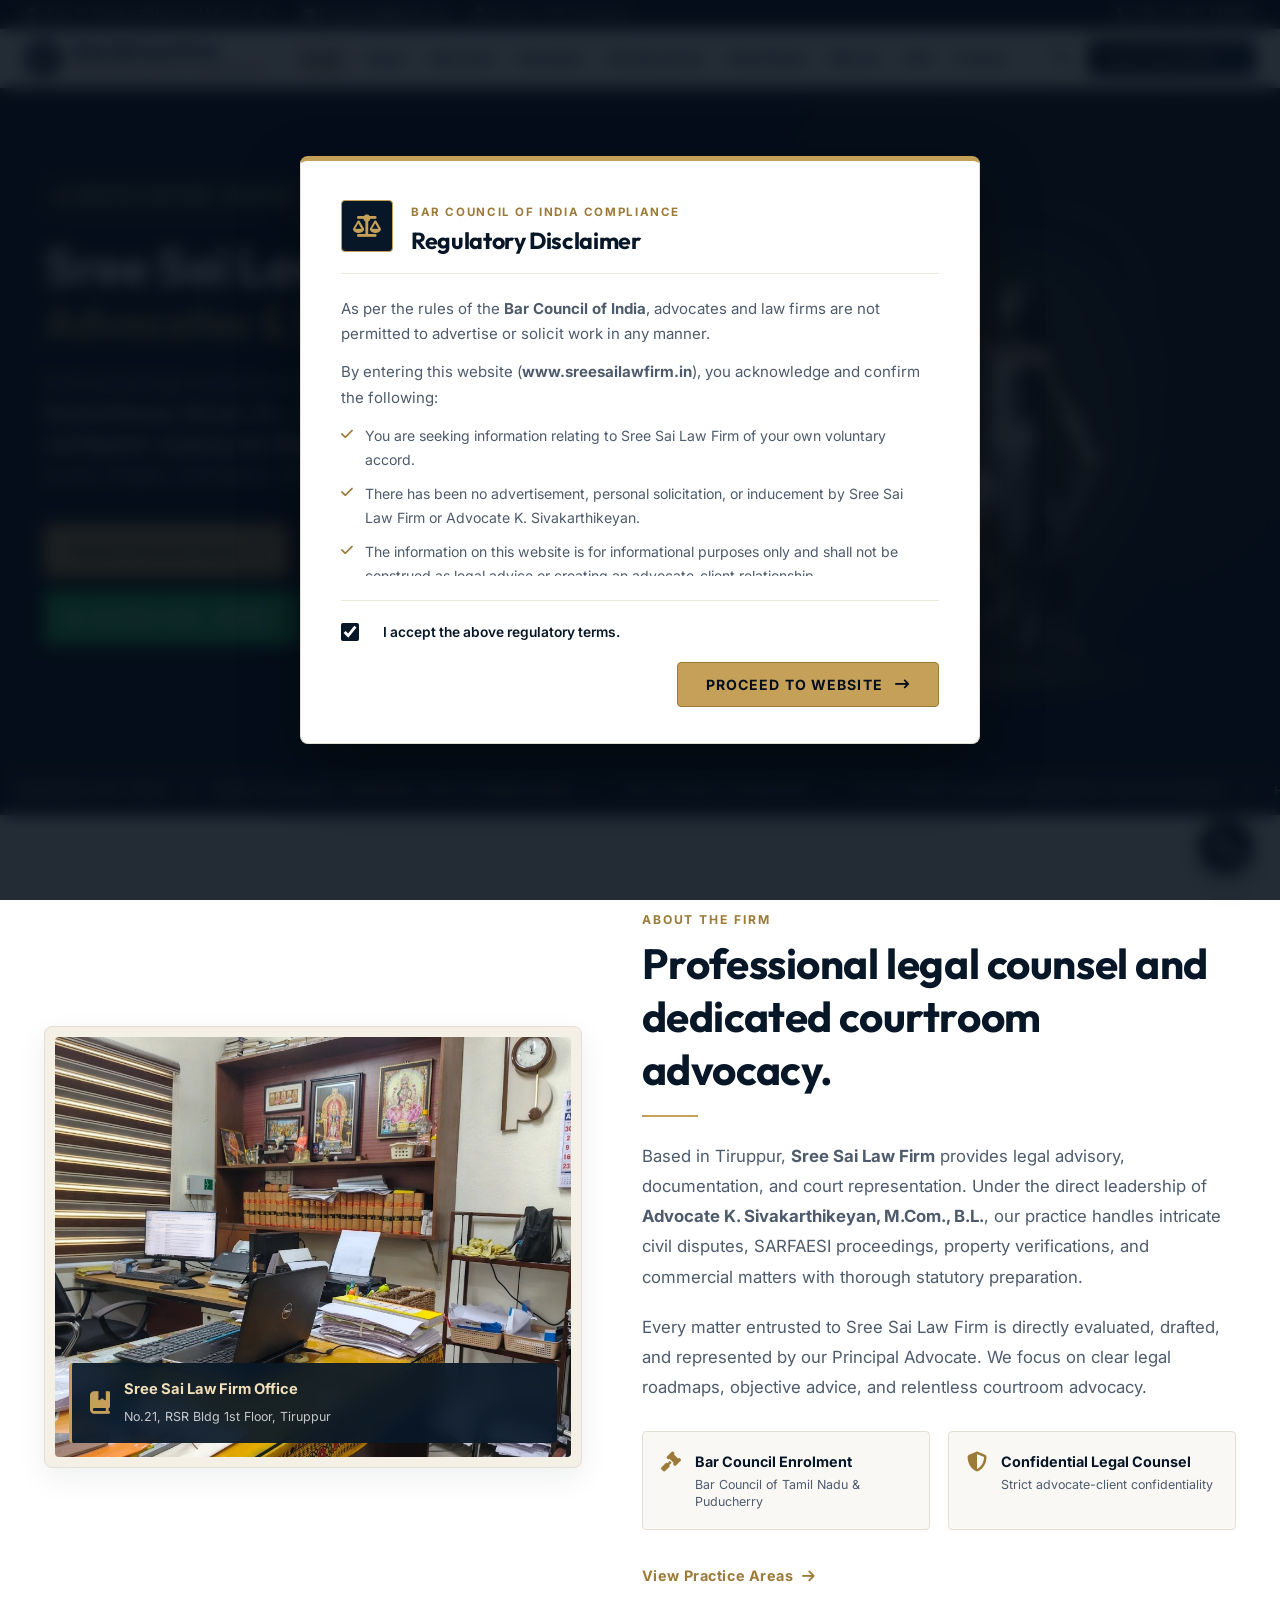
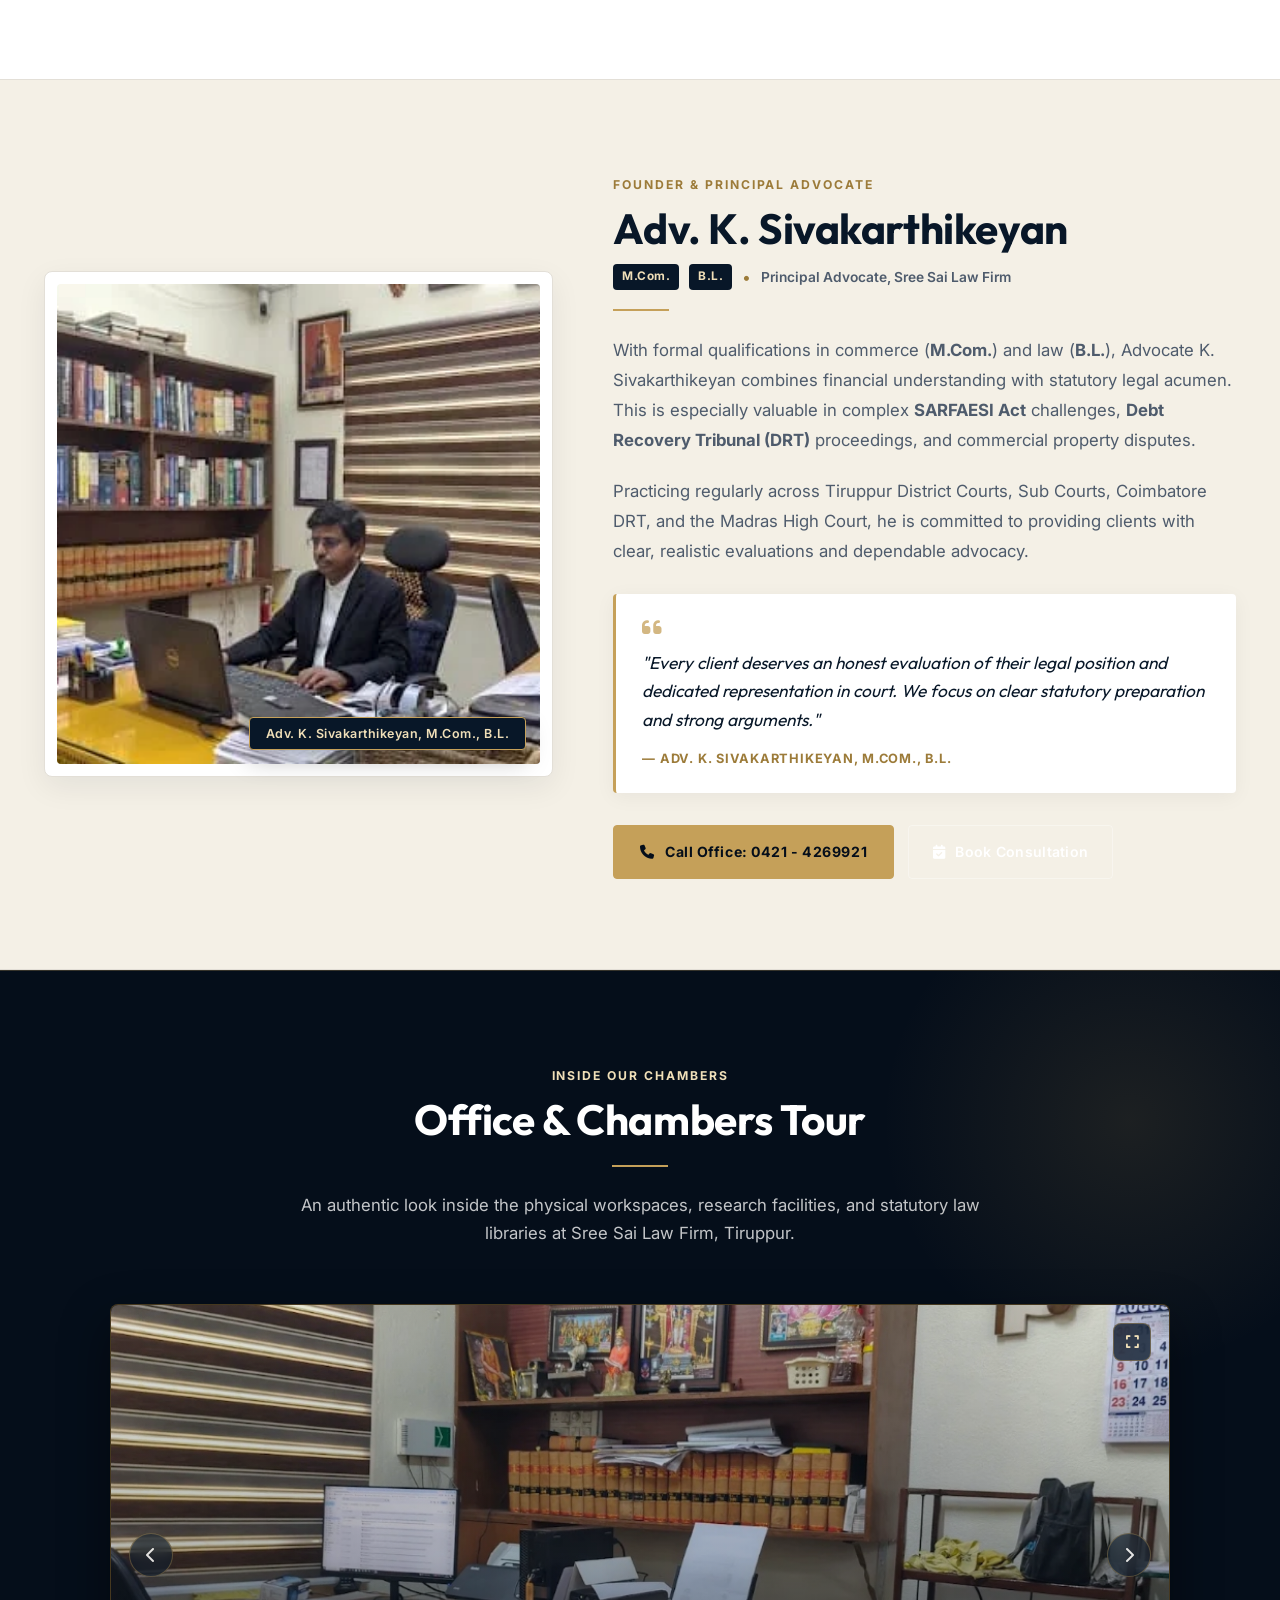
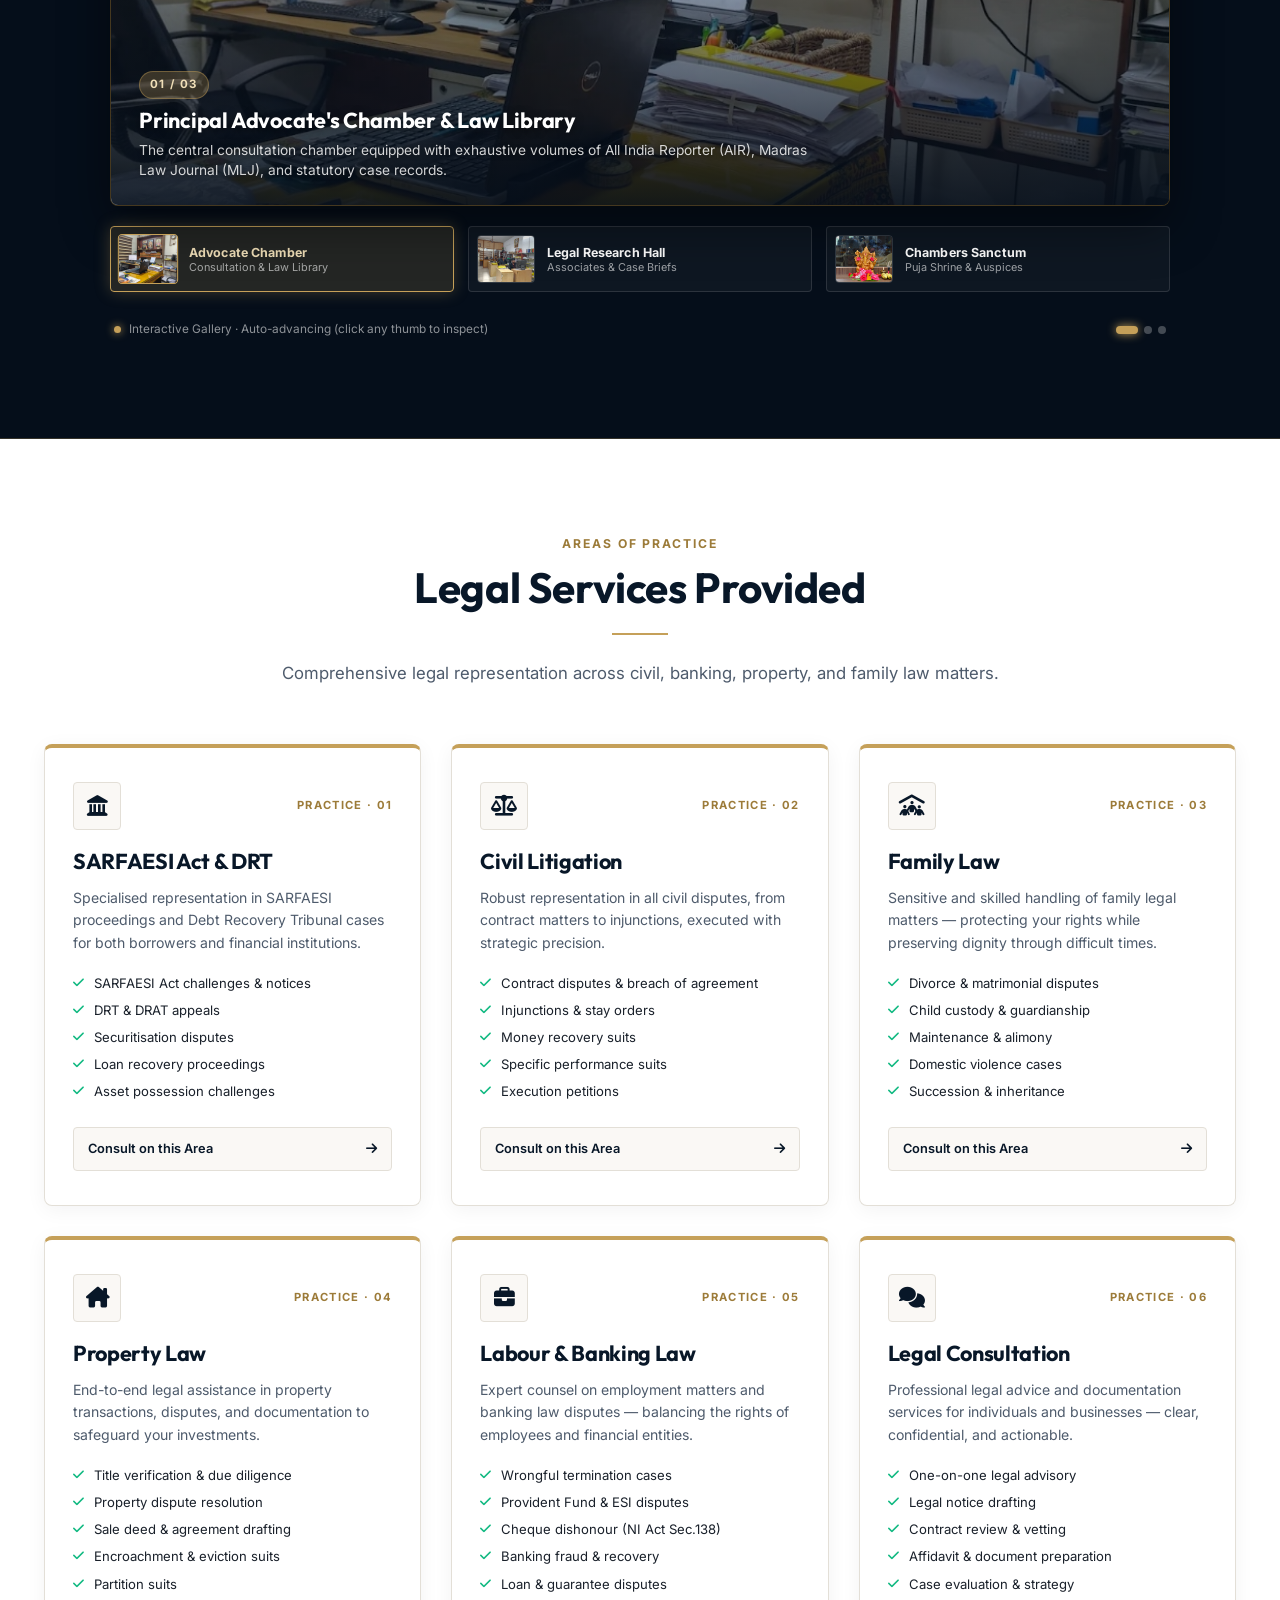
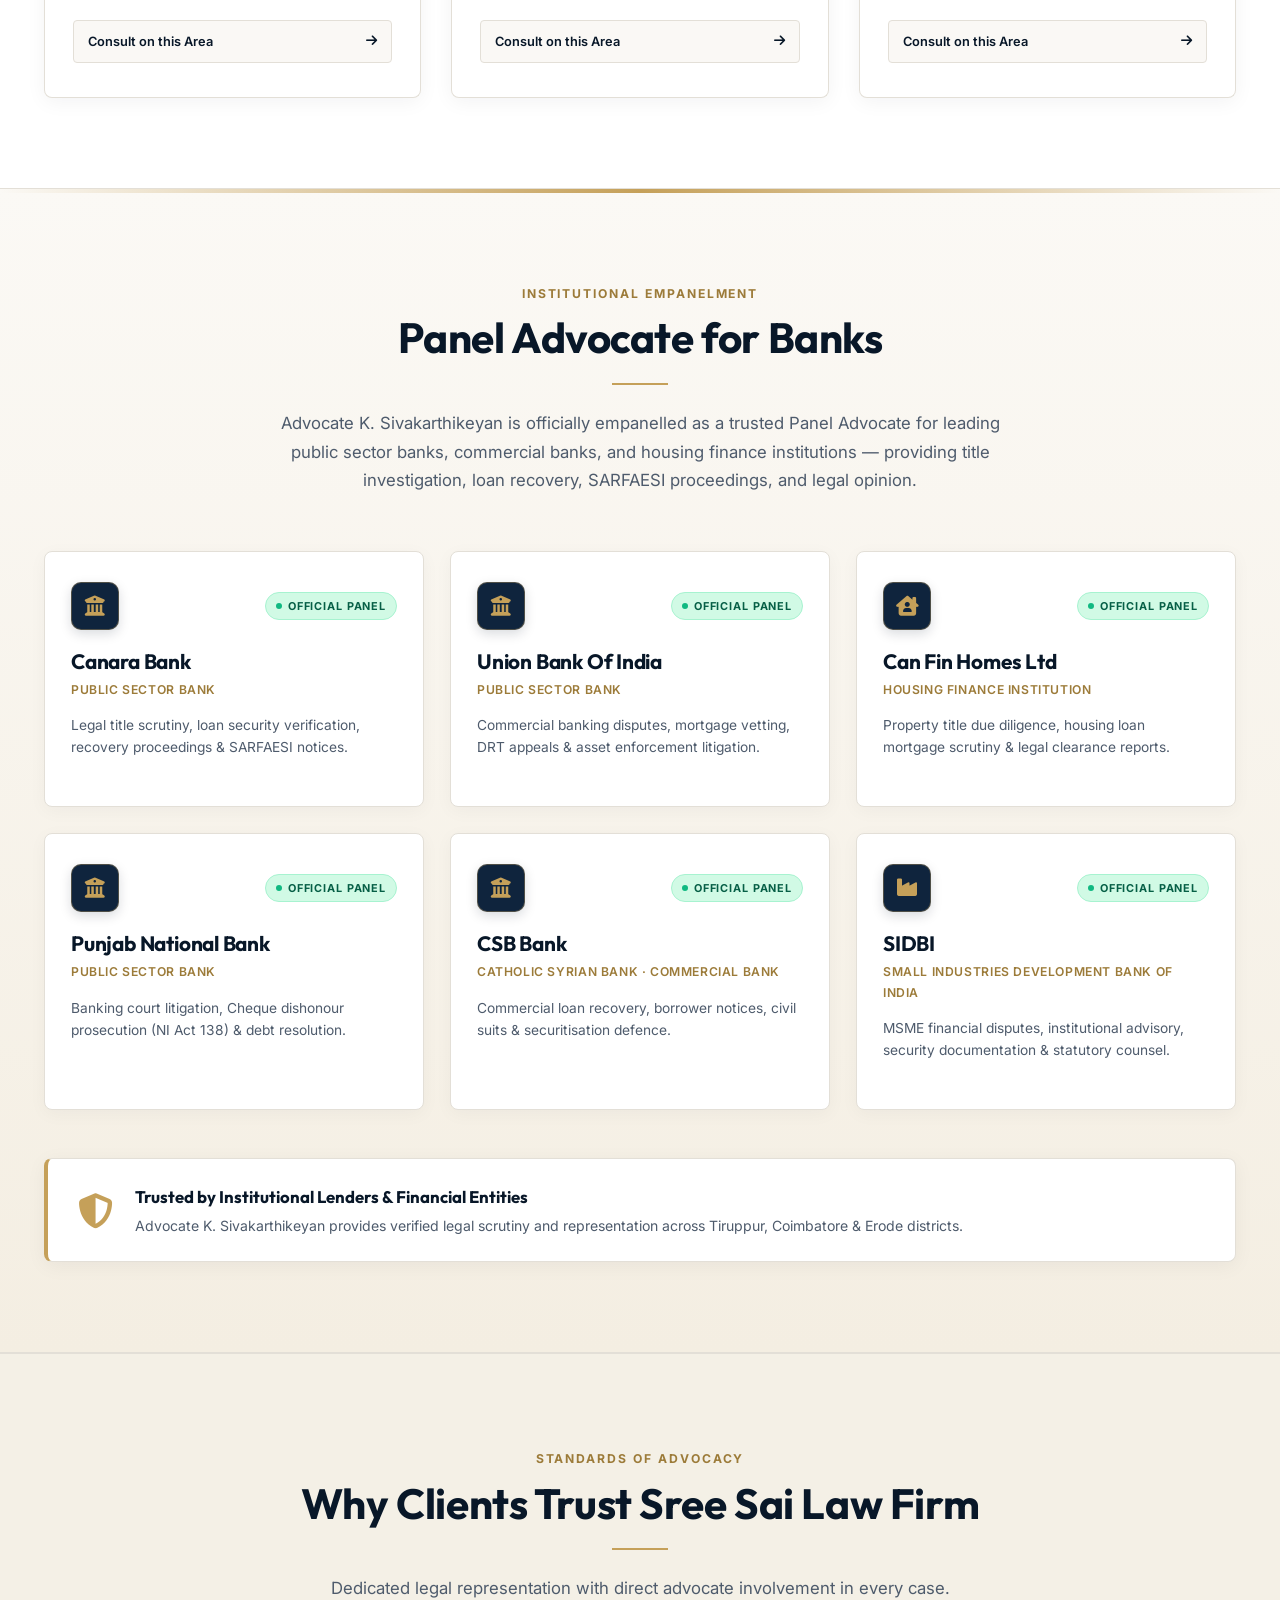
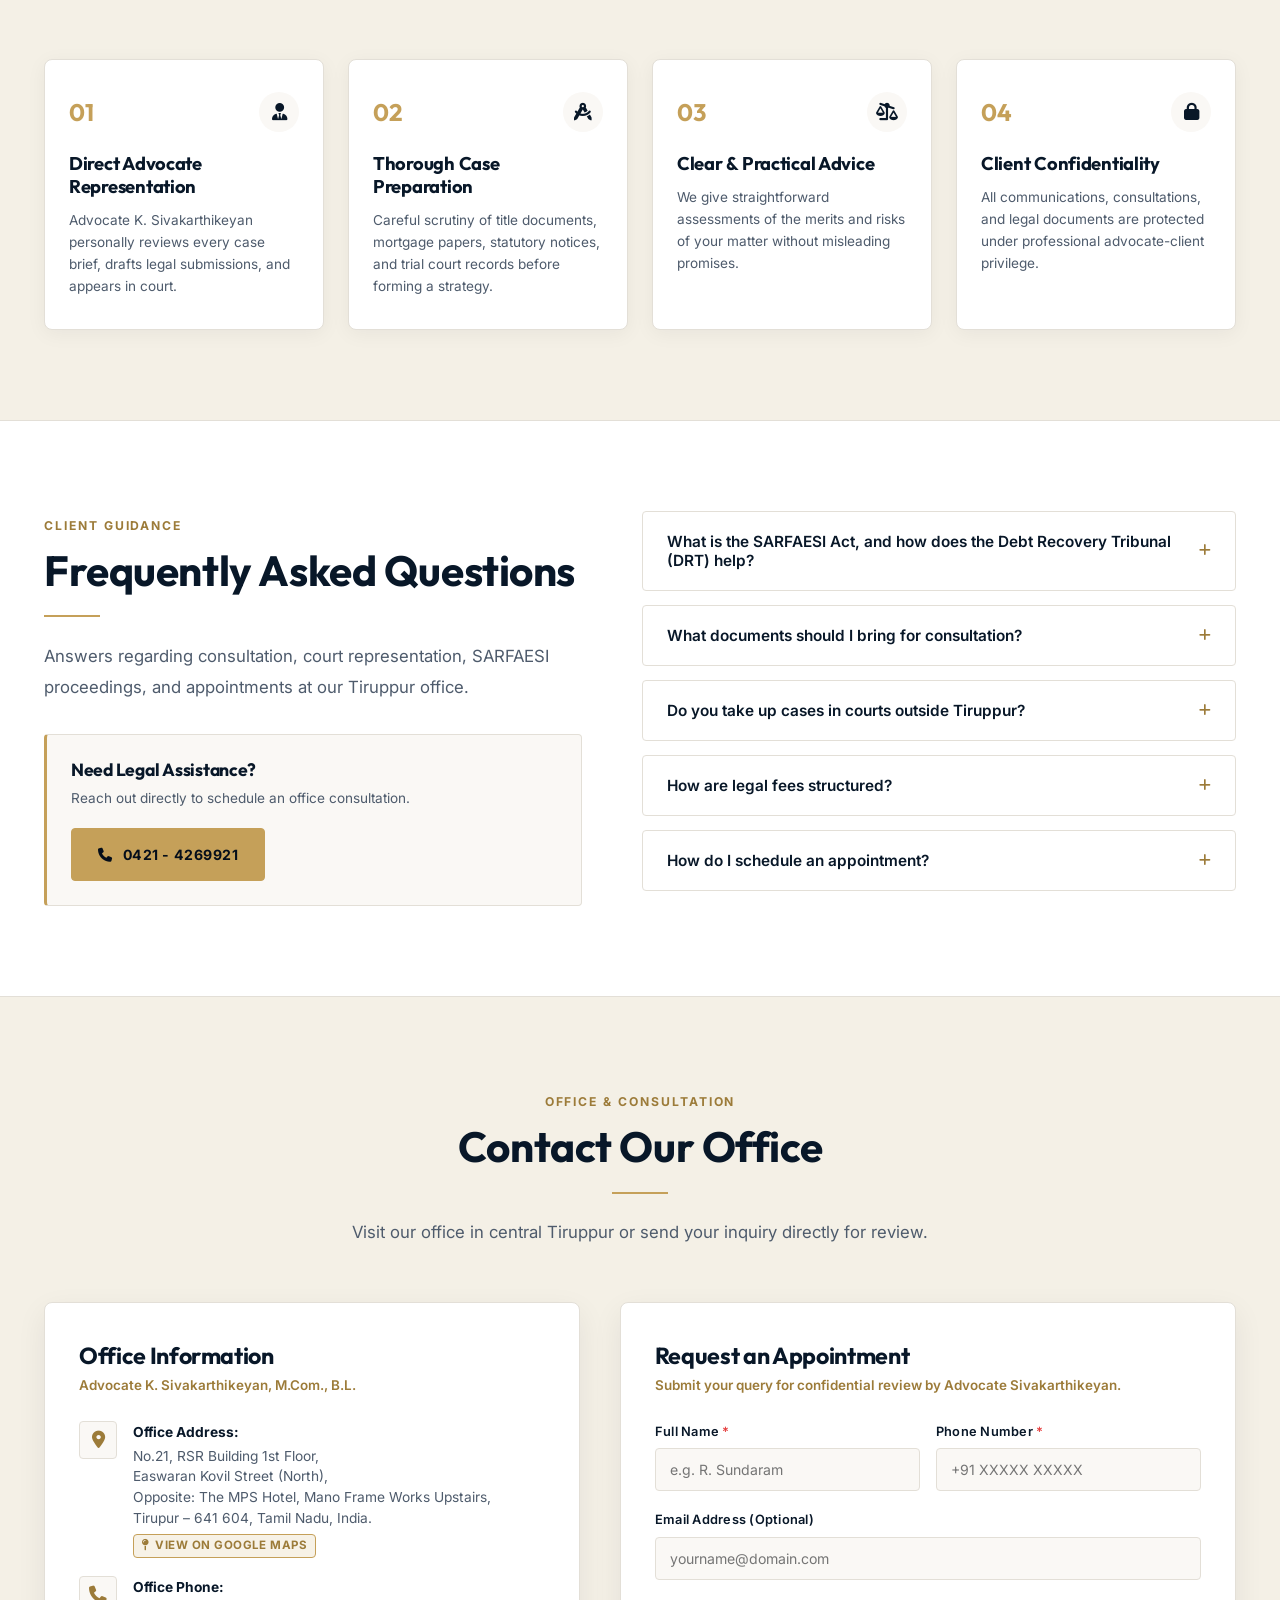
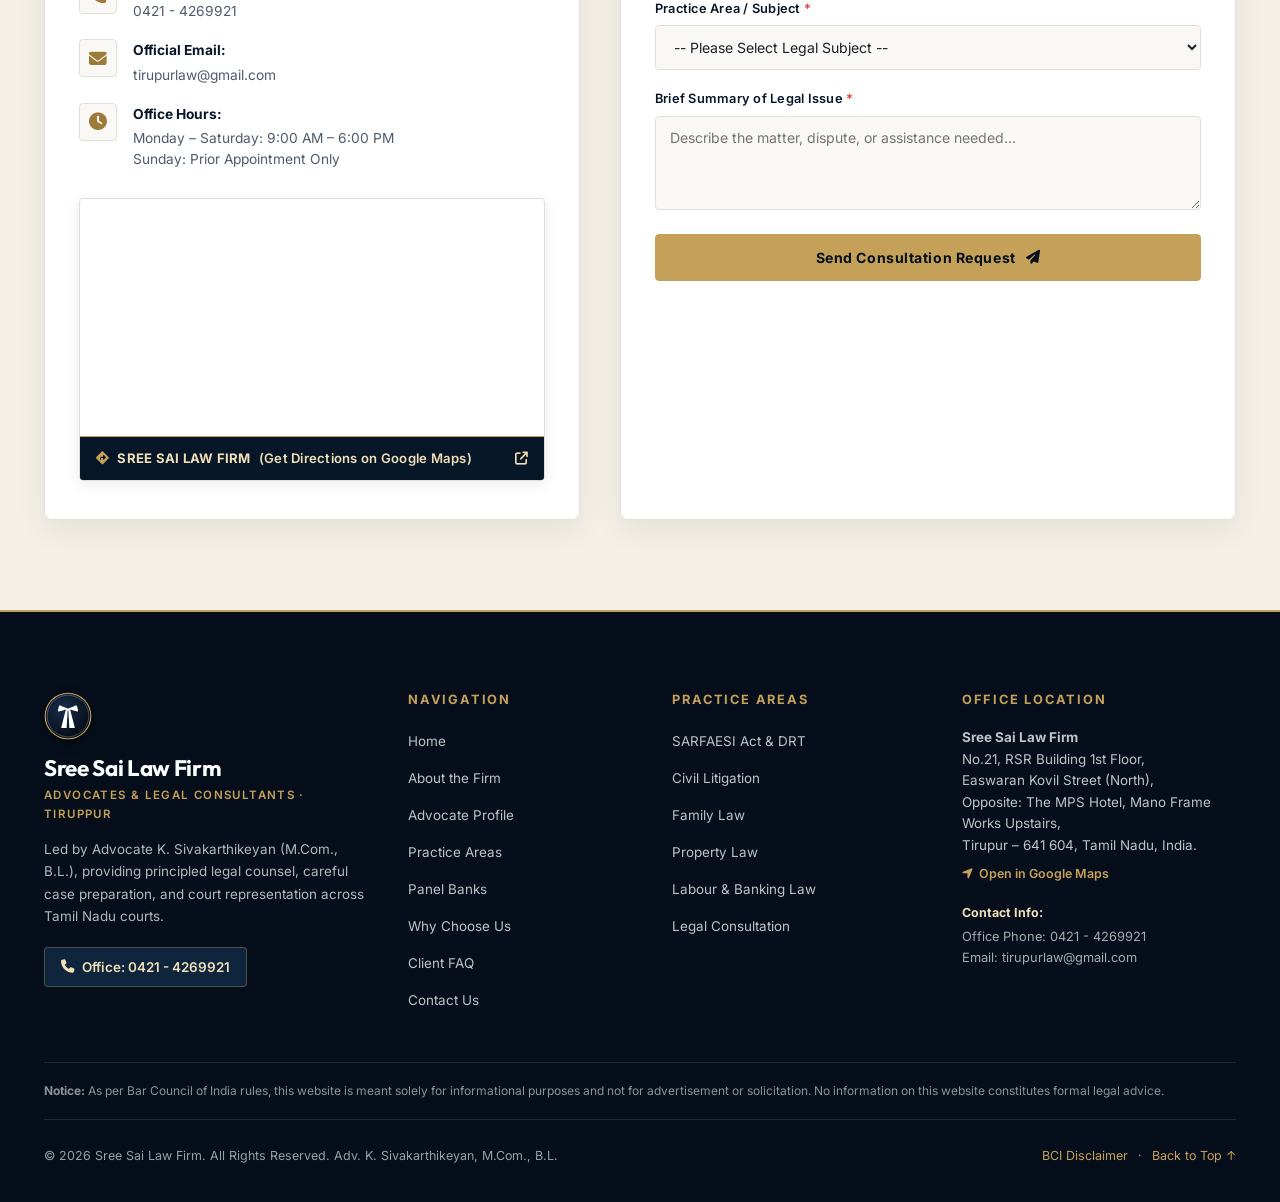
==== index.html @ a267916a "Update advocate collar insignia, chambers gallery, panel banks, and Google Search SEO schema" ====
<!DOCTYPE html>
<html lang="en">
<head>
  <meta charset="UTF-8" />
  <meta name="viewport" content="width=device-width, initial-scale=1.0" />
  <title>Sree Sai Law Firm – Advocate K. Sivakarthikeyan, M.Com., B.L. | Tiruppur</title>
  <meta name="description" content="Sree Sai Law Firm, led by Advocate K. Sivakarthikeyan (M.Com., B.L.), provides professional legal counsel and courtroom representation in SARFAESI & DRT, civil litigation, family law, property disputes, and banking law in Tiruppur and Tamil Nadu." />
  <meta name="keywords" content="Sree Sai Law Firm, Advocate Sivakarthikeyan, Tiruppur Advocate, SARFAESI lawyer Tiruppur, DRT Coimbatore advocate, Civil lawyer Tiruppur, Property dispute advocate Tamil Nadu" />
  
  <!-- Canonical & Search Engine Robots -->
  <link rel="canonical" href="https://sreesailawfirm.in/" />
  <meta name="robots" content="index, follow, max-image-preview:large, max-snippet:-1, max-video-preview:-1" />
  <meta name="author" content="Advocate K. Sivakarthikeyan, M.Com., B.L." />
  <meta name="geo.region" content="IN-TN" />
  <meta name="geo.placename" content="Tiruppur" />
  <meta name="geo.position" content="11.1085;77.3411" />
  <meta name="ICBM" content="11.1085, 77.3411" />
  <meta name="keywords" content="Sree Sai Law Firm, Sree Sai Law Firm Tiruppur, Sree Sai Law Firm Tirupur, Sri Sai Law Firm, Advocate Sivakarthikeyan, Advocate Sivakarthikeyan Tiruppur, Lawyers in Tiruppur, Advocates in Tiruppur, SARFAESI lawyer Tiruppur, DRT advocate Coimbatore, Civil lawyer Tiruppur, Property dispute advocate Tamil Nadu, Bank panel advocate Tiruppur" />
  
  <!-- Open Graph / Facebook / WhatsApp -->
  <meta property="og:title" content="Sree Sai Law Firm – Advocates & Legal Consultants | Tiruppur" />
  <meta property="og:description" content="Official website of Sree Sai Law Firm, Tiruppur. Led by Advocate K. Sivakarthikeyan (M.Com., B.L.). Civil, SARFAESI, DRT, Family & Banking Litigation." />
  <meta property="og:type" content="website" />
  <meta property="og:url" content="https://sreesailawfirm.in/" />
  <meta property="og:image" content="https://sreesailawfirm.in/images/advocate-collar-logo.svg" />
  <meta property="og:site_name" content="Sree Sai Law Firm" />

  <!-- Structured Data: Google Search Knowledge Graph & Local Business Schema -->
  <script type="application/ld+json">
  {
    "@context": "https://schema.org",
    "@type": "LegalService",
    "@id": "https://sreesailawfirm.in/#organization",
    "name": "Sree Sai Law Firm",
    "alternateName": ["Sri Sai Law Firm", "Sree Sai Law Firm Tiruppur", "Sree Sai Law Firm Tirupur"],
    "url": "https://sreesailawfirm.in/",
    "logo": "https://sreesailawfirm.in/images/advocate-collar-logo.svg",
    "image": "https://sreesailawfirm.in/images/advocate-collar-logo.svg",
    "description": "Sree Sai Law Firm, led by Advocate K. Sivakarthikeyan (M.Com., B.L.), provides legal counsel and court representation in SARFAESI Act, DRT, Civil Litigation, Family Law, Property Disputes, and Banking Law in Tiruppur, Coimbatore, and throughout Tamil Nadu.",
    "telephone": "0421-4269921",
    "email": "tirupurlaw@gmail.com",
    "hasMap": "https://maps.app.goo.gl/ey5FZpzf8cPdHumQ8",
    "address": {
      "@type": "PostalAddress",
      "streetAddress": "No.21, RSR Building 1st Floor, Easwaran Kovil Street (North), Opposite: The MPS Hotel, Mano Frame Works Upstairs",
      "addressLocality": "Tiruppur",
      "addressRegion": "Tamil Nadu",
      "postalCode": "641604",
      "addressCountry": "IN"
    },
    "geo": {
      "@type": "GeoCoordinates",
      "latitude": 11.1085,
      "longitude": 77.3411
    },
    "founder": {
      "@type": "Person",
      "name": "K. Sivakarthikeyan",
      "jobTitle": "Advocate & Legal Consultant",
      "honorificSuffix": "M.Com., B.L."
    },
    "areaServed": [
      {
        "@type": "AdministrativeArea",
        "name": "Tiruppur"
      },
      {
        "@type": "AdministrativeArea",
        "name": "Coimbatore"
      },
      {
        "@type": "AdministrativeArea",
        "name": "Tamil Nadu"
      }
    ],
    "knowsAbout": [
      "SARFAESI Act & DRT Proceedings",
      "Civil Litigation & Injunctions",
      "Family & Matrimonial Law",
      "Property Law & Title Verification",
      "Banking & Labour Law",
      "Cheque Dishonour NI Act 138"
    ]
  }
  </script>

  <!-- Clean, Dignified Typography for Indian Professional Legal Platforms: Outfit (Headings) + Inter (Body) + Cinzel (Brand/Crest) -->
  <link rel="preconnect" href="https://fonts.googleapis.com" />
  <link rel="preconnect" href="https://fonts.gstatic.com" crossorigin />
  <link href="https://fonts.googleapis.com/css2?family=Cinzel:wght@600;700;800&family=Inter:wght@300;400;500;600;700&family=Outfit:wght@400;500;600;700;800&display=swap" rel="stylesheet" />

  <!-- Font Awesome 6 (for vector icons) -->
  <link rel="stylesheet" href="https://cdnjs.cloudflare.com/ajax/libs/font-awesome/6.5.1/css/all.min.css" integrity="sha512-DTOQO9RWCH3ppGqcWaEA1BIZOC6xxalwEsw9c2QQeAIftl+Vegovlnee1c9QX4TctnWMn13TZye+giMm8e2LwA==" crossorigin="anonymous" referrerpolicy="no-referrer" />

  <!-- Favicon -->
  <link rel="icon" type="image/svg+xml" href="images/advocate-collar-logo.svg" />

  <!-- Stylesheet -->
  <link rel="stylesheet" href="style.css" />
</head>
<body>

  <!-- ══════════════════════════════════════════════════════════════
       1. BCI MANDATORY LEGAL DISCLAIMER POPUP
  ══════════════════════════════════════════════════════════════ -->
  <div id="bciModal" class="bci-modal-overlay">
    <div class="bci-modal-box">
      <div class="bci-modal-header">
        <div class="bci-seal">
          <i class="fa-solid fa-scale-balanced"></i>
        </div>
        <div>
          <span class="bci-tag">Bar Council of India Compliance</span>
          <h3 class="bci-title">Regulatory Disclaimer</h3>
        </div>
      </div>
      <div class="bci-modal-body">
        <p>As per the rules of the <strong>Bar Council of India</strong>, advocates and law firms are not permitted to advertise or solicit work in any manner.</p>
        <p>By entering this website (<strong>www.sreesailawfirm.in</strong>), you acknowledge and confirm the following:</p>
        <ul class="bci-points">
          <li><i class="fa-solid fa-check"></i> You are seeking information relating to Sree Sai Law Firm of your own voluntary accord.</li>
          <li><i class="fa-solid fa-check"></i> There has been no advertisement, personal solicitation, or inducement by Sree Sai Law Firm or Advocate K. Sivakarthikeyan.</li>
          <li><i class="fa-solid fa-check"></i> The information on this website is for informational purposes only and shall not be construed as legal advice or creating an advocate-client relationship.</li>
          <li><i class="fa-solid fa-check"></i> Sree Sai Law Firm is not liable for any action taken relying on the information presented on this site.</li>
        </ul>
      </div>
      <div class="bci-modal-footer">
        <label class="bci-checkbox-wrap" for="bciCheckbox">
          <input type="checkbox" id="bciCheckbox" checked />
          <span class="bci-check-custom"></span>
          <span class="bci-check-label">I accept the above regulatory terms.</span>
        </label>
        <div class="bci-btn-group">
          <button id="bciAcceptBtn" class="bci-accept-btn">
            <span>PROCEED TO WEBSITE</span>
            <i class="fa-solid fa-arrow-right-long"></i>
          </button>
        </div>
      </div>
    </div>
  </div>

  <!-- ══════════════════════════════════════════════════════════════
       2. TOP BAR (CONTACT & COURT JURISDICTION)
  ══════════════════════════════════════════════════════════════ -->
  <aside class="top-announcement-bar" aria-label="Law Firm Information">
    <div class="container top-bar-flex">
      <div class="top-bar-left">
        <span class="top-badge"><i class="fa-solid fa-scale-balanced"></i> Adv. K. Sivakarthikeyan, M.Com., B.L.</span>
        <span class="top-divider">|</span>
        <a href="mailto:tirupurlaw@gmail.com" class="top-link"><i class="fa-solid fa-envelope"></i> tirupurlaw@gmail.com</a>
        <span class="top-divider top-hide-sm">|</span>
        <span class="top-jurisdiction top-hide-sm"><i class="fa-solid fa-landmark"></i> Tiruppur · DRT Coimbatore</span>
      </div>
      <div class="top-bar-right">
        <a href="tel:04214269921" class="top-link"><i class="fa-solid fa-phone"></i> Office: 0421-4269921</a>
      </div>
    </div>
  </aside>

  <!-- ══════════════════════════════════════════════════════════════
       3. SITE NAVIGATION
  ══════════════════════════════════════════════════════════════ -->
  <header class="site-header" id="siteHeader">
    <nav class="container nav-wrapper" aria-label="Main Navigation">
      <a href="#home" class="brand-link" aria-label="Sree Sai Law Firm">
        <div class="brand-crest" title="Advocate Legal Collar">
          <img src="images/advocate-collar-logo.svg" alt="Advocate Legal Collar" class="brand-collar-icon" width="38" height="38" />
        </div>
        <div class="brand-copy">
          <span class="brand-main">Sree Sai Law Firm</span>
          <span class="brand-sub">Advocates &amp; Legal Consultants</span>
        </div>
      </a>

      <!-- Desktop Nav Links -->
      <ul class="nav-menu" id="navMenu">
        <li><a href="#home" class="nav-item active">Home</a></li>
        <li><a href="#about" class="nav-item">About</a></li>
        <li><a href="#founder" class="nav-item">Advocate</a></li>
        <li><a href="#gallery" class="nav-item">Chambers</a></li>
        <li><a href="#practice" class="nav-item">Practice Areas</a></li>
        <li><a href="#panel-banks" class="nav-item">Panel Banks</a></li>
        <li><a href="#why" class="nav-item">Why Us</a></li>
        <li><a href="#faq" class="nav-item">FAQ</a></li>
        <li><a href="#contact" class="nav-item">Contact</a></li>
      </ul>

      <!-- Nav Actions -->
      <div class="nav-actions">
        <button id="searchOpenBtn" class="search-trigger" aria-label="Search website" title="Search website">
          <i class="fa-solid fa-magnifying-glass"></i>
        </button>
        <a href="#contact" class="nav-cta-btn">
          <span>Book Consultation</span>
          <i class="fa-solid fa-arrow-right"></i>
        </a>
        <button id="mobileMenuBtn" class="mobile-toggle-btn" aria-label="Toggle Navigation Menu">
          <span></span><span></span><span></span>
        </button>
      </div>
    </nav>
  </header>

  <!-- ══════════════════════════════════════════════════════════════
       SEARCH OVERLAY DRAWER
  ══════════════════════════════════════════════════════════════ -->
  <div id="searchOverlay" class="search-overlay">
    <div class="search-overlay-inner">
      <div class="search-header">
        <span class="search-label">QUICK LEGAL SEARCH</span>
        <button id="searchCloseBtn" class="search-close-btn" aria-label="Close search">
          <i class="fa-solid fa-xmark"></i>
        </button>
      </div>
      <div class="search-input-wrap">
        <i class="fa-solid fa-magnifying-glass search-field-icon"></i>
        <input type="text" id="siteSearchInput" placeholder="Search practice areas, acts, SARFAESI, DRT, civil litigation, address..." autofocus />
      </div>
      <div class="search-quick-tags">
        <span>Suggested:</span>
        <button class="search-tag" data-query="SARFAESI">SARFAESI Act &amp; DRT</button>
        <button class="search-tag" data-query="Civil Litigation">Civil Litigation</button>
        <button class="search-tag" data-query="Property Law">Property Law</button>
        <button class="search-tag" data-query="Family Law">Family Law</button>
        <button class="search-tag" data-query="Address">Office Address</button>
      </div>
      <div id="searchResults" class="search-results-list"></div>
    </div>
  </div>

  <main id="mainContent">

    <!-- ══════════════════════════════════════════════════════════════
         4. HERO SECTION (CLEAN INDIAN LEGAL TYPOGRAPHY + STATUE)
    ══════════════════════════════════════════════════════════════ -->
    <section id="home" class="hero-section">
      <div class="hero-bg-accent"></div>
      <div class="container hero-grid">

        <!-- Left Column: Clear Indian Legal Headings & Actions -->
        <div class="hero-text-col">
          <div class="hero-pill-badge">
            <span class="pill-dot"></span>
            <span class="pill-text">SREE SAI LAW FIRM · TIRUPPUR</span>
          </div>

          <h1 class="hero-title">
            Sree Sai Law Firm<br />
            <span class="hero-highlight">Advocates &amp; Legal Consultants</span>
          </h1>

          <p class="hero-lead">
            Professional legal counsel and court representation led by 
            <strong>Advocate K. Sivakarthikeyan, M.Com., B.L.</strong> Specializing in 
            <strong>SARFAESI Act &amp; DRT matters</strong>, <strong>civil litigation</strong>, 
            <strong>property due diligence</strong>, <strong>banking disputes</strong>, and 
            <strong>family law</strong> across Tiruppur, Coimbatore, and appellate courts.
          </p>

          <div class="hero-cta-group">
            <a href="#practice" class="btn-khaitan-gold">
              <span>Explore Practice Areas</span>
              <i class="fa-solid fa-arrow-right"></i>
            </a>
            <a href="#contact" class="btn-khaitan-outline">
              <span>Book an Appointment</span>
            </a>
            <a href="tel:04214269921" class="btn-khaitan-wa">
              <i class="fa-solid fa-phone"></i>
              <span>Call Office: 0421 - 4269921</span>
            </a>
          </div>
        </div>

        <!-- Right Column: Authentic Lady Justice Statue Showcase (Transparent & Seamless) -->
        <div class="hero-visual-col">
          <div class="statue-stage">
            <div class="statue-aura"></div>
            <div class="statue-pedestal-light"></div>
            <img 
              src="images/lady-justice-cutout.png" 
              alt="Lady Justice statue – symbol of impartial law and justice" 
              class="lady-justice-statue"
              id="statueImg"
              onerror="this.src='images/lady-justice.png'"
            />
          </div>
        </div>

      </div>
    </section>

    <!-- ══════════════════════════════════════════════════════════════
         5. COURT JURISDICTION MARQUEE TICKER
    ══════════════════════════════════════════════════════════════ -->
    <div class="jurisdiction-ticker" aria-hidden="true">
      <div class="ticker-content">
        <span>SARFAESI Act 2002</span><i class="fa-solid fa-diamond"></i>
        <span>Debt Recovery Tribunal (DRT Coimbatore)</span><i class="fa-solid fa-diamond"></i>
        <span>Civil Court Litigation</span><i class="fa-solid fa-diamond"></i>
        <span>Title Verification &amp; Property Due Diligence</span><i class="fa-solid fa-diamond"></i>
        <span>High Court of Judicature at Madras</span><i class="fa-solid fa-diamond"></i>
        <span>Banking &amp; Cheque Dishonour (NI Act Sec 138)</span><i class="fa-solid fa-diamond"></i>
        <span>Family Court &amp; Matrimonial Matters</span><i class="fa-solid fa-diamond"></i>
        <span>SARFAESI Act 2002</span><i class="fa-solid fa-diamond"></i>
        <span>Debt Recovery Tribunal (DRT Coimbatore)</span><i class="fa-solid fa-diamond"></i>
        <span>Civil Court Litigation</span><i class="fa-solid fa-diamond"></i>
        <span>Title Verification &amp; Property Due Diligence</span><i class="fa-solid fa-diamond"></i>
      </div>
    </div>

    <!-- ══════════════════════════════════════════════════════════════
         6. THE FIRM & LEGAL PRACTICE
    ══════════════════════════════════════════════════════════════ -->
    <section id="about" class="section-padded firm-section">
      <div class="container">
        <div class="firm-grid">
          
          <div class="firm-image-col">
            <div class="firm-photo-wrap">
              <img src="images/gallery-principal-chamber.jpg" alt="Sree Sai Law Firm office and legal library in Tiruppur" class="office-photo" />
              <div class="photo-overlay-card">
                <i class="fa-solid fa-book-bookmark"></i>
                <div>
                  <strong>Sree Sai Law Firm Office</strong>
                  <span>No.21, RSR Bldg 1st Floor, Tiruppur</span>
                </div>
              </div>
            </div>
          </div>

          <div class="firm-content-col">
            <div class="section-tag-gold">ABOUT THE FIRM</div>
            <h2 class="editorial-heading">Professional legal counsel and dedicated courtroom advocacy.</h2>
            <div class="gold-line"></div>
            
            <p class="editorial-prose">
              Based in Tiruppur, <strong>Sree Sai Law Firm</strong> provides legal advisory, documentation, and court representation. 
              Under the direct leadership of <strong>Advocate K. Sivakarthikeyan, M.Com., B.L.</strong>, our practice handles 
              intricate civil disputes, SARFAESI proceedings, property verifications, and commercial matters with thorough statutory preparation.
            </p>

            <p class="editorial-prose">
              Every matter entrusted to Sree Sai Law Firm is directly evaluated, drafted, and represented by our Principal Advocate. 
              We focus on clear legal roadmaps, objective advice, and relentless courtroom advocacy.
            </p>

            <div class="firm-pillars-row">
              <div class="pillar-mini-card">
                <i class="fa-solid fa-gavel"></i>
                <div>
                  <strong>Bar Council Enrolment</strong>
                  <p>Bar Council of Tamil Nadu &amp; Puducherry</p>
                </div>
              </div>
              <div class="pillar-mini-card">
                <i class="fa-solid fa-shield-halved"></i>
                <div>
                  <strong>Confidential Legal Counsel</strong>
                  <p>Strict advocate-client confidentiality</p>
                </div>
              </div>
            </div>

            <div class="firm-action-row">
              <a href="#practice" class="btn-link-gold">View Practice Areas <i class="fa-solid fa-arrow-right"></i></a>
            </div>
          </div>

        </div>
      </div>
    </section>

    <!-- ══════════════════════════════════════════════════════════════
         7. ADVOCATE PROFILE
    ══════════════════════════════════════════════════════════════ -->
    <section id="founder" class="section-padded founder-section">
      <div class="container">
        
        <div class="founder-grid">
          
          <div class="founder-card-left">
            <div class="founder-photo-wrapper">
              <img 
                src="images/founder-real.png" 
                alt="Advocate K. Sivakarthikeyan, M.Com., B.L. at his office desk" 
                class="founder-real-img"
              />
              <div class="founder-experience-ribbon">
                <span class="ribbon-text">Adv. K. Sivakarthikeyan, M.Com., B.L.</span>
              </div>
            </div>
          </div>

          <div class="founder-details-right">
            <div class="section-tag-gold">FOUNDER &amp; PRINCIPAL ADVOCATE</div>
            <h2 class="editorial-heading">Adv. K. Sivakarthikeyan</h2>
            <div class="founder-qualifications">
              <span class="qual-badge">M.Com.</span>
              <span class="qual-badge">B.L.</span>
              <span class="qual-sep">•</span>
              <span class="qual-role">Principal Advocate, Sree Sai Law Firm</span>
            </div>
            <div class="gold-line"></div>

            <p class="editorial-prose">
              With formal qualifications in commerce (<strong>M.Com.</strong>) and law (<strong>B.L.</strong>), 
              Advocate K. Sivakarthikeyan combines financial understanding with statutory legal acumen. 
              This is especially valuable in complex <strong>SARFAESI Act</strong> challenges, 
              <strong>Debt Recovery Tribunal (DRT)</strong> proceedings, and commercial property disputes.
            </p>

            <p class="editorial-prose">
              Practicing regularly across Tiruppur District Courts, Sub Courts, Coimbatore DRT, 
              and the Madras High Court, he is committed to providing clients with clear, realistic evaluations and dependable advocacy.
            </p>

            <blockquote class="founder-creed-quote">
              <i class="fa-solid fa-quote-left quote-icon"></i>
              <p>"Every client deserves an honest evaluation of their legal position and dedicated representation in court. We focus on clear statutory preparation and strong arguments."</p>
              <cite>— Adv. K. Sivakarthikeyan, M.Com., B.L.</cite>
            </blockquote>

            <div class="founder-contact-actions">
              <a href="tel:04214269921" class="btn-khaitan-gold">
                <i class="fa-solid fa-phone"></i>
                <span>Call Office: 0421 - 4269921</span>
              </a>
              <a href="#contact" class="btn-khaitan-outline">
                <i class="fa-solid fa-calendar-check"></i>
                <span>Book Consultation</span>
              </a>
            </div>
          </div>

        </div>

      </div>
    </section>

    <!-- ══════════════════════════════════════════════════════════════
         7B. DYNAMIC CHAMBERS & OFFICE GALLERY
    ══════════════════════════════════════════════════════════════ -->
    <section id="gallery" class="section-padded gallery-section">
      <div class="container">
        
        <div class="section-header-center">
          <span class="section-tag-gold light">INSIDE OUR CHAMBERS</span>
          <h2 class="editorial-heading text-center text-white">Office &amp; Chambers Tour</h2>
          <div class="gold-line center"></div>
          <p class="section-subtext light">
            An authentic look inside the physical workspaces, research facilities, and statutory law libraries at Sree Sai Law Firm, Tiruppur.
          </p>
        </div>

        <!-- Main Dynamic Gallery Stage -->
        <div class="gallery-stage-wrapper" id="galleryStage">
          
          <div class="gallery-main-display">
            <!-- Active Image Viewport with Smooth Zoom & Crossfade -->
            <div class="gallery-image-viewport" id="galleryViewport">
              <img 
                id="galleryMainImg" 
                src="images/gallery-principal-chamber.jpg" 
                alt="Principal Advocate Chamber & Legal Library" 
                class="gallery-featured-img"
              />
              <div class="gallery-overlay-gradient"></div>
              
              <!-- Floating Slide Meta Card -->
              <div class="gallery-slide-meta">
                <span class="gallery-counter" id="galleryCounter">01 / 03</span>
                <h3 class="gallery-slide-title" id="galleryTitle">Principal Advocate's Chamber &amp; Law Library</h3>
                <p class="gallery-slide-desc" id="galleryDesc">The central consultation chamber equipped with exhaustive volumes of All India Reporter (AIR), Madras Law Journal (MLJ), and statutory case records.</p>
              </div>

              <!-- Fullscreen Expand Trigger -->
              <button id="galleryExpandBtn" class="gallery-expand-btn" aria-label="Expand image fullscreen" title="Click to view full screen">
                <i class="fa-solid fa-expand"></i>
              </button>

              <!-- Left / Right Chevron Controls -->
              <button id="galleryPrevBtn" class="gallery-nav-arrow gallery-prev" aria-label="Previous image">
                <i class="fa-solid fa-chevron-left"></i>
              </button>
              <button id="galleryNextBtn" class="gallery-nav-arrow gallery-next" aria-label="Next image">
                <i class="fa-solid fa-chevron-right"></i>
              </button>
            </div>
          </div>

          <!-- Interactive Thumbnail Strip -->
          <div class="gallery-thumbnails-strip" id="galleryThumbnails">
            
            <button class="gallery-thumb active" data-index="0" type="button">
              <img src="images/gallery-principal-chamber.jpg" alt="Chamber & Library" />
              <div class="thumb-info">
                <strong>Advocate Chamber</strong>
                <span>Consultation &amp; Law Library</span>
              </div>
            </button>

            <button class="gallery-thumb" data-index="1" type="button">
              <img src="images/gallery-advocates-hall.png" alt="Associates & Research Hall" />
              <div class="thumb-info">
                <strong>Legal Research Hall</strong>
                <span>Associates &amp; Case Briefs</span>
              </div>
            </button>

            <button class="gallery-thumb" data-index="2" type="button">
              <img src="images/gallery-puja-shrine.jpg" alt="Office Puja Shrine" />
              <div class="thumb-info">
                <strong>Chambers Sanctum</strong>
                <span>Puja Shrine &amp; Auspices</span>
              </div>
            </button>

          </div>

          <!-- Interaction & Indicator Bar -->
          <div class="gallery-controls-bar">
            <div class="gallery-playback-info">
              <span class="gallery-pulse-dot"></span>
              <span>Interactive Gallery · Auto-advancing (click any thumb to inspect)</span>
            </div>
            <div class="gallery-dots" id="galleryDots">
              <span class="gallery-dot active" data-index="0"></span>
              <span class="gallery-dot" data-index="1"></span>
              <span class="gallery-dot" data-index="2"></span>
            </div>
          </div>

        </div>

      </div>
    </section>

    <!-- Fullscreen Lightbox Modal -->
    <div id="galleryLightbox" class="gallery-lightbox-overlay" aria-hidden="true">
      <div class="lightbox-dialog">
        <button id="lightboxCloseBtn" class="lightbox-close-btn" aria-label="Close fullscreen view">
          <i class="fa-solid fa-xmark"></i>
        </button>
        <button id="lightboxPrevBtn" class="lightbox-nav-btn lightbox-prev" aria-label="Previous">
          <i class="fa-solid fa-chevron-left"></i>
        </button>
        <button id="lightboxNextBtn" class="lightbox-nav-btn lightbox-next" aria-label="Next">
          <i class="fa-solid fa-chevron-right"></i>
        </button>
        <div class="lightbox-image-wrap">
          <img id="lightboxImg" src="images/gallery-principal-chamber.jpg" alt="Chambers Fullscreen" />
        </div>
        <div class="lightbox-caption">
          <h4 id="lightboxTitle">Principal Advocate's Chamber &amp; Law Library</h4>
          <p id="lightboxDesc">The central consultation chamber equipped with exhaustive volumes of All India Reporter (AIR), Madras Law Journal (MLJ), and statutory case records.</p>
        </div>
      </div>
    </div>

    <!-- ══════════════════════════════════════════════════════════════
         8. PRACTICE AREAS (EXACT 6 CARDS FROM CLIENT INFORMATION)
    ══════════════════════════════════════════════════════════════ -->
    <section id="practice" class="section-padded practice-section">
      <div class="container">
        
        <div class="section-header-center">
          <span class="section-tag-gold">AREAS OF PRACTICE</span>
          <h2 class="editorial-heading text-center">Legal Services Provided</h2>
          <div class="gold-line center"></div>
          <p class="section-subtext">
            Comprehensive legal representation across civil, banking, property, and family law matters.
          </p>
        </div>

        <div class="practice-cards-grid">

          <!-- Card 1: SARFAESI Act & DRT -->
          <div class="practice-box" data-category="banking">
            <div class="practice-box-header">
              <div class="practice-icon-wrap icon-sarfaesi">
                <i class="fa-solid fa-landmark"></i>
              </div>
              <span class="practice-code">PRACTICE · 01</span>
            </div>
            <h3 class="practice-title">SARFAESI Act &amp; DRT</h3>
            <p class="practice-intro">
              Specialised representation in SARFAESI proceedings and Debt Recovery Tribunal cases for both borrowers and financial institutions.
            </p>
            <ul class="practice-checklist">
              <li><i class="fa-solid fa-check"></i> SARFAESI Act challenges &amp; notices</li>
              <li><i class="fa-solid fa-check"></i> DRT &amp; DRAT appeals</li>
              <li><i class="fa-solid fa-check"></i> Securitisation disputes</li>
              <li><i class="fa-solid fa-check"></i> Loan recovery proceedings</li>
              <li><i class="fa-solid fa-check"></i> Asset possession challenges</li>
            </ul>
            <a href="#contact" class="practice-card-btn" data-area="SARFAESI Act &amp; DRT">
              <span>Consult on this Area</span>
              <i class="fa-solid fa-arrow-right"></i>
            </a>
          </div>

          <!-- Card 2: Civil Litigation -->
          <div class="practice-box" data-category="civil">
            <div class="practice-box-header">
              <div class="practice-icon-wrap icon-civil">
                <i class="fa-solid fa-scale-balanced"></i>
              </div>
              <span class="practice-code">PRACTICE · 02</span>
            </div>
            <h3 class="practice-title">Civil Litigation</h3>
            <p class="practice-intro">
              Robust representation in all civil disputes, from contract matters to injunctions, executed with strategic precision.
            </p>
            <ul class="practice-checklist">
              <li><i class="fa-solid fa-check"></i> Contract disputes &amp; breach of agreement</li>
              <li><i class="fa-solid fa-check"></i> Injunctions &amp; stay orders</li>
              <li><i class="fa-solid fa-check"></i> Money recovery suits</li>
              <li><i class="fa-solid fa-check"></i> Specific performance suits</li>
              <li><i class="fa-solid fa-check"></i> Execution petitions</li>
            </ul>
            <a href="#contact" class="practice-card-btn" data-area="Civil Litigation">
              <span>Consult on this Area</span>
              <i class="fa-solid fa-arrow-right"></i>
            </a>
          </div>

          <!-- Card 3: Family Law -->
          <div class="practice-box" data-category="family">
            <div class="practice-box-header">
              <div class="practice-icon-wrap icon-family">
                <i class="fa-solid fa-people-roof"></i>
              </div>
              <span class="practice-code">PRACTICE · 03</span>
            </div>
            <h3 class="practice-title">Family Law</h3>
            <p class="practice-intro">
              Sensitive and skilled handling of family legal matters — protecting your rights while preserving dignity through difficult times.
            </p>
            <ul class="practice-checklist">
              <li><i class="fa-solid fa-check"></i> Divorce &amp; matrimonial disputes</li>
              <li><i class="fa-solid fa-check"></i> Child custody &amp; guardianship</li>
              <li><i class="fa-solid fa-check"></i> Maintenance &amp; alimony</li>
              <li><i class="fa-solid fa-check"></i> Domestic violence cases</li>
              <li><i class="fa-solid fa-check"></i> Succession &amp; inheritance</li>
            </ul>
            <a href="#contact" class="practice-card-btn" data-area="Family Law">
              <span>Consult on this Area</span>
              <i class="fa-solid fa-arrow-right"></i>
            </a>
          </div>

          <!-- Card 4: Property Law -->
          <div class="practice-box" data-category="property">
            <div class="practice-box-header">
              <div class="practice-icon-wrap icon-property">
                <i class="fa-solid fa-house-chimney"></i>
              </div>
              <span class="practice-code">PRACTICE · 04</span>
            </div>
            <h3 class="practice-title">Property Law</h3>
            <p class="practice-intro">
              End-to-end legal assistance in property transactions, disputes, and documentation to safeguard your investments.
            </p>
            <ul class="practice-checklist">
              <li><i class="fa-solid fa-check"></i> Title verification &amp; due diligence</li>
              <li><i class="fa-solid fa-check"></i> Property dispute resolution</li>
              <li><i class="fa-solid fa-check"></i> Sale deed &amp; agreement drafting</li>
              <li><i class="fa-solid fa-check"></i> Encroachment &amp; eviction suits</li>
              <li><i class="fa-solid fa-check"></i> Partition suits</li>
            </ul>
            <a href="#contact" class="practice-card-btn" data-area="Property Law">
              <span>Consult on this Area</span>
              <i class="fa-solid fa-arrow-right"></i>
            </a>
          </div>

          <!-- Card 5: Labour & Banking Law -->
          <div class="practice-box" data-category="banking">
            <div class="practice-box-header">
              <div class="practice-icon-wrap icon-banking">
                <i class="fa-solid fa-briefcase"></i>
              </div>
              <span class="practice-code">PRACTICE · 05</span>
            </div>
            <h3 class="practice-title">Labour &amp; Banking Law</h3>
            <p class="practice-intro">
              Expert counsel on employment matters and banking law disputes — balancing the rights of employees and financial entities.
            </p>
            <ul class="practice-checklist">
              <li><i class="fa-solid fa-check"></i> Wrongful termination cases</li>
              <li><i class="fa-solid fa-check"></i> Provident Fund &amp; ESI disputes</li>
              <li><i class="fa-solid fa-check"></i> Cheque dishonour (NI Act Sec.138)</li>
              <li><i class="fa-solid fa-check"></i> Banking fraud &amp; recovery</li>
              <li><i class="fa-solid fa-check"></i> Loan &amp; guarantee disputes</li>
            </ul>
            <a href="#contact" class="practice-card-btn" data-area="Labour &amp; Banking Law">
              <span>Consult on this Area</span>
              <i class="fa-solid fa-arrow-right"></i>
            </a>
          </div>

          <!-- Card 6: Legal Consultation -->
          <div class="practice-box" data-category="consultation">
            <div class="practice-box-header">
              <div class="practice-icon-wrap icon-consult">
                <i class="fa-solid fa-comments"></i>
              </div>
              <span class="practice-code">PRACTICE · 06</span>
            </div>
            <h3 class="practice-title">Legal Consultation</h3>
            <p class="practice-intro">
              Professional legal advice and documentation services for individuals and businesses — clear, confidential, and actionable.
            </p>
            <ul class="practice-checklist">
              <li><i class="fa-solid fa-check"></i> One-on-one legal advisory</li>
              <li><i class="fa-solid fa-check"></i> Legal notice drafting</li>
              <li><i class="fa-solid fa-check"></i> Contract review &amp; vetting</li>
              <li><i class="fa-solid fa-check"></i> Affidavit &amp; document preparation</li>
              <li><i class="fa-solid fa-check"></i> Case evaluation &amp; strategy</li>
            </ul>
            <a href="#contact" class="practice-card-btn" data-area="Legal Consultation">
              <span>Consult on this Area</span>
              <i class="fa-solid fa-arrow-right"></i>
            </a>
          </div>

        </div>

      </div>
    </section>

    <!-- ══════════════════════════════════════════════════════════════
         SPECIAL SECTION: PANEL ADVOCATE FOR LEADING BANKS
    ══════════════════════════════════════════════════════════════ -->
    <section id="panel-banks" class="section-padded bank-panel-section">
      <div class="container">
        
        <div class="section-header-center">
          <span class="section-tag-gold">INSTITUTIONAL EMPANELMENT</span>
          <h2 class="editorial-heading text-center">Panel Advocate for Banks</h2>
          <div class="gold-line center"></div>
          <p class="section-subtext">
            Advocate K. Sivakarthikeyan is officially empanelled as a trusted Panel Advocate for leading public sector banks, commercial banks, and housing finance institutions — providing title investigation, loan recovery, SARFAESI proceedings, and legal opinion.
          </p>
        </div>

        <div class="bank-panel-grid">
          
          <!-- Bank 1: Canara Bank -->
          <div class="bank-institution-card">
            <div class="bank-card-top">
              <div class="bank-icon-seal"><i class="fa-solid fa-building-columns"></i></div>
              <span class="empanelled-pill">Official Panel</span>
            </div>
            <h3 class="bank-institution-name">Canara Bank</h3>
            <span class="bank-type">Public Sector Bank</span>
            <p class="bank-services-text">Legal title scrutiny, loan security verification, recovery proceedings &amp; SARFAESI notices.</p>
          </div>

          <!-- Bank 2: Union Bank of India -->
          <div class="bank-institution-card">
            <div class="bank-card-top">
              <div class="bank-icon-seal"><i class="fa-solid fa-building-columns"></i></div>
              <span class="empanelled-pill">Official Panel</span>
            </div>
            <h3 class="bank-institution-name">Union Bank Of India</h3>
            <span class="bank-type">Public Sector Bank</span>
            <p class="bank-services-text">Commercial banking disputes, mortgage vetting, DRT appeals &amp; asset enforcement litigation.</p>
          </div>

          <!-- Bank 3: Can Fin Homes Ltd -->
          <div class="bank-institution-card">
            <div class="bank-card-top">
              <div class="bank-icon-seal"><i class="fa-solid fa-house-chimney-user"></i></div>
              <span class="empanelled-pill">Official Panel</span>
            </div>
            <h3 class="bank-institution-name">Can Fin Homes Ltd</h3>
            <span class="bank-type">Housing Finance Institution</span>
            <p class="bank-services-text">Property title due diligence, housing loan mortgage scrutiny &amp; legal clearance reports.</p>
          </div>

          <!-- Bank 4: Punjab National Bank -->
          <div class="bank-institution-card">
            <div class="bank-card-top">
              <div class="bank-icon-seal"><i class="fa-solid fa-building-columns"></i></div>
              <span class="empanelled-pill">Official Panel</span>
            </div>
            <h3 class="bank-institution-name">Punjab National Bank</h3>
            <span class="bank-type">Public Sector Bank</span>
            <p class="bank-services-text">Banking court litigation, Cheque dishonour prosecution (NI Act 138) &amp; debt resolution.</p>
          </div>

          <!-- Bank 5: CSB Bank -->
          <div class="bank-institution-card">
            <div class="bank-card-top">
              <div class="bank-icon-seal"><i class="fa-solid fa-building-columns"></i></div>
              <span class="empanelled-pill">Official Panel</span>
            </div>
            <h3 class="bank-institution-name">CSB Bank</h3>
            <span class="bank-type">Catholic Syrian Bank · Commercial Bank</span>
            <p class="bank-services-text">Commercial loan recovery, borrower notices, civil suits &amp; securitisation defence.</p>
          </div>

          <!-- Bank 6: SIDBI -->
          <div class="bank-institution-card">
            <div class="bank-card-top">
              <div class="bank-icon-seal"><i class="fa-solid fa-industry"></i></div>
              <span class="empanelled-pill">Official Panel</span>
            </div>
            <h3 class="bank-institution-name">SIDBI</h3>
            <span class="bank-type">Small Industries Development Bank of India</span>
            <p class="bank-services-text">MSME financial disputes, institutional advisory, security documentation &amp; statutory counsel.</p>
          </div>

        </div>

        <div class="bank-empanel-footer">
          <div class="empanel-seal-banner">
            <i class="fa-solid fa-shield-halved"></i>
            <div>
              <strong>Trusted by Institutional Lenders &amp; Financial Entities</strong>
              <p>Advocate K. Sivakarthikeyan provides verified legal scrutiny and representation across Tiruppur, Coimbatore &amp; Erode districts.</p>
            </div>
          </div>
        </div>

      </div>
    </section>

    <!-- ══════════════════════════════════════════════════════════════
         9. WHY CHOOSE SREE SAI LAW FIRM
    ══════════════════════════════════════════════════════════════ -->
    <section id="why" class="section-padded why-section">
      <div class="container">
        
        <div class="section-header-center">
          <span class="section-tag-gold">STANDARDS OF ADVOCACY</span>
          <h2 class="editorial-heading text-center">Why Clients Trust Sree Sai Law Firm</h2>
          <div class="gold-line center"></div>
          <p class="section-subtext">
            Dedicated legal representation with direct advocate involvement in every case.
          </p>
        </div>

        <div class="why-pillars-grid">
          
          <div class="why-card">
            <div class="why-card-top">
              <span class="why-index">01</span>
              <div class="why-icon"><i class="fa-solid fa-user-tie"></i></div>
            </div>
            <h3 class="why-title">Direct Advocate Representation</h3>
            <p class="why-text">
              Advocate K. Sivakarthikeyan personally reviews every case brief, drafts legal submissions, and appears in court.
            </p>
          </div>

          <div class="why-card">
            <div class="why-card-top">
              <span class="why-index">02</span>
              <div class="why-icon"><i class="fa-solid fa-compass-drafting"></i></div>
            </div>
            <h3 class="why-title">Thorough Case Preparation</h3>
            <p class="why-text">
              Careful scrutiny of title documents, mortgage papers, statutory notices, and trial court records before forming a strategy.
            </p>
          </div>

          <div class="why-card">
            <div class="why-card-top">
              <span class="why-index">03</span>
              <div class="why-icon"><i class="fa-solid fa-scale-unbalanced-flip"></i></div>
            </div>
            <h3 class="why-title">Clear &amp; Practical Advice</h3>
            <p class="why-text">
              We give straightforward assessments of the merits and risks of your matter without misleading promises.
            </p>
          </div>

          <div class="why-card">
            <div class="why-card-top">
              <span class="why-index">04</span>
              <div class="why-icon"><i class="fa-solid fa-lock"></i></div>
            </div>
            <h3 class="why-title">Client Confidentiality</h3>
            <p class="why-text">
              All communications, consultations, and legal documents are protected under professional advocate-client privilege.
            </p>
          </div>

        </div>

      </div>
    </section>

    <!-- ══════════════════════════════════════════════════════════════
         10. FREQUENTLY ASKED QUESTIONS
    ══════════════════════════════════════════════════════════════ -->
    <section id="faq" class="section-padded faq-section">
      <div class="container">
        
        <div class="faq-split-grid">
          
          <div class="faq-intro-col">
            <span class="section-tag-gold">CLIENT GUIDANCE</span>
            <h2 class="editorial-heading">Frequently Asked Questions</h2>
            <div class="gold-line"></div>
            <p class="editorial-prose">
              Answers regarding consultation, court representation, SARFAESI proceedings, and appointments at our Tiruppur office.
            </p>
            <div class="faq-contact-card">
              <h4>Need Legal Assistance?</h4>
              <p>Reach out directly to schedule an office consultation.</p>
              <a href="tel:04214269921" class="btn-khaitan-gold">
                <i class="fa-solid fa-phone"></i>
                <span>0421 - 4269921</span>
              </a>
            </div>
          </div>

          <div class="faq-list-col">
            
            <div class="faq-item">
              <button class="faq-trigger" aria-expanded="false">
                <span>What is the SARFAESI Act, and how does the Debt Recovery Tribunal (DRT) help?</span>
                <i class="fa-solid fa-plus faq-toggle-icon"></i>
              </button>
              <div class="faq-content">
                <p>The SARFAESI Act 2002 allows banks to enforce security interest on loan default. Borrowers can file an appeal under Section 17 before the Debt Recovery Tribunal (DRT) against unlawful possession notices, procedural violations, or auction sales. We provide representation before DRT Coimbatore.</p>
              </div>
            </div>

            <div class="faq-item">
              <button class="faq-trigger" aria-expanded="false">
                <span>What documents should I bring for consultation?</span>
                <i class="fa-solid fa-plus faq-toggle-icon"></i>
              </button>
              <div class="faq-content">
                <p>Please bring all documents relevant to your legal matter — such as title deeds, parent deeds, encumbrance certificates (EC), bank notices, loan sanction letters, court summons, or police complaints.</p>
              </div>
            </div>

            <div class="faq-item">
              <button class="faq-trigger" aria-expanded="false">
                <span>Do you take up cases in courts outside Tiruppur?</span>
                <i class="fa-solid fa-plus faq-toggle-icon"></i>
              </button>
              <div class="faq-content">
                <p>Yes. Advocate K. Sivakarthikeyan represents clients before the Debt Recovery Tribunal (DRT) in Coimbatore, District Courts in Coimbatore and Erode, and appellate forums including the Madras High Court.</p>
              </div>
            </div>

            <div class="faq-item">
              <button class="faq-trigger" aria-expanded="false">
                <span>How are legal fees structured?</span>
                <i class="fa-solid fa-plus faq-toggle-icon"></i>
              </button>
              <div class="faq-content">
                <p>Fees are structured clearly based on the nature of the matter, court jurisdiction, and required legal steps. All professional fees and court filing expenses are discussed transparently during consultation.</p>
              </div>
            </div>

            <div class="faq-item">
              <button class="faq-trigger" aria-expanded="false">
                <span>How do I schedule an appointment?</span>
                <i class="fa-solid fa-plus faq-toggle-icon"></i>
              </button>
              <div class="faq-content">
                <p>You can schedule an appointment by calling <strong>0421 - 4269921</strong>, emailing <strong>tirupurlaw@gmail.com</strong>, or submitting the consultation form below. Office hours are 9:00 AM to 6:00 PM (Monday to Saturday).</p>
              </div>
            </div>

          </div>

        </div>

      </div>
    </section>

    <!-- ══════════════════════════════════════════════════════════════
         11. OFFICE LOCATION & CONTACT DESK
    ══════════════════════════════════════════════════════════════ -->
    <section id="contact" class="section-padded contact-section">
      <div class="container">
        
        <div class="section-header-center">
          <span class="section-tag-gold">OFFICE &amp; CONSULTATION</span>
          <h2 class="editorial-heading text-center">Contact Our Office</h2>
          <div class="gold-line center"></div>
          <p class="section-subtext">
            Visit our office in central Tiruppur or send your inquiry directly for review.
          </p>
        </div>

        <div class="contact-card-grid">

          <!-- Left: Accurate Address & Office Details -->
          <div class="contact-details-panel">
            <h3 class="panel-heading">Office Information</h3>
            <p class="panel-sub">Advocate K. Sivakarthikeyan, M.Com., B.L.</p>

            <div class="chamber-info-list">
              <div class="info-row">
                <div class="info-icon"><i class="fa-solid fa-location-dot"></i></div>
                <div>
                  <strong>Office Address:</strong>
                  <p>
                    <a href="https://maps.app.goo.gl/ey5FZpzf8cPdHumQ8" target="_blank" rel="noopener noreferrer" class="address-map-link">
                      No.21, RSR Building 1st Floor,<br />
                      Easwaran Kovil Street (North),<br />
                      Opposite: The MPS Hotel, Mano Frame Works Upstairs,<br />
                      Tirupur – 641 604, Tamil Nadu, India.
                      <span class="view-map-pill"><i class="fa-solid fa-map-pin"></i> View on Google Maps</span>
                    </a>
                  </p>
                </div>
              </div>

              <div class="info-row">
                <div class="info-icon"><i class="fa-solid fa-phone"></i></div>
                <div>
                  <strong>Office Phone:</strong>
                  <p><a href="tel:04214269921">0421 - 4269921</a></p>
                </div>
              </div>

              <div class="info-row">
                <div class="info-icon"><i class="fa-solid fa-envelope"></i></div>
                <div>
                  <strong>Official Email:</strong>
                  <p><a href="mailto:tirupurlaw@gmail.com">tirupurlaw@gmail.com</a></p>
                </div>
              </div>

              <div class="info-row">
                <div class="info-icon"><i class="fa-solid fa-clock"></i></div>
                <div>
                  <strong>Office Hours:</strong>
                  <p>Monday – Saturday: 9:00 AM – 6:00 PM<br />Sunday: Prior Appointment Only</p>
                </div>
              </div>
            </div>

            <!-- Authentic Google Maps Embed with Exact Location Pin -->
            <div class="map-embed-wrapper">
              <iframe 
                src="https://maps.google.com/maps?q=11.1035677,77.3504242&t=&z=17&ie=UTF8&iwloc=&output=embed" 
                width="100%" 
                height="230" 
                style="border:0;" 
                allowfullscreen="" 
                loading="lazy" 
                referrerpolicy="no-referrer-when-downgrade"
                title="Sree Sai Law Firm Exact Location, Tiruppur">
              </iframe>
              <div class="map-action-bar">
                <a href="https://maps.app.goo.gl/ey5FZpzf8cPdHumQ8" target="_blank" rel="noopener noreferrer" class="map-direct-link">
                  <span style="display:inline-flex; align-items:center; gap:8px;">
                    <i class="fa-solid fa-diamond-turn-right" style="color:var(--c-gold);"></i>
                    <strong>SREE SAI LAW FIRM</strong> (Get Directions on Google Maps)
                  </span>
                  <i class="fa-solid fa-arrow-up-right-from-square"></i>
                </a>
              </div>
            </div>
          </div>

          <!-- Right: Interactive Consultation Form with Direct WhatsApp Integration -->
          <div class="contact-form-panel">
            <h3 class="panel-heading">Request an Appointment</h3>
            <p class="panel-sub">Submit your query for confidential review by Advocate Sivakarthikeyan.</p>
            
            <form id="consultationForm" class="consultation-form" novalidate>
              <div class="form-row">
                <div class="form-group">
                  <label for="clientName">Full Name <span class="required">*</span></label>
                  <input type="text" id="clientName" placeholder="e.g. R. Sundaram" required />
                </div>
                <div class="form-group">
                  <label for="clientPhone">Phone Number <span class="required">*</span></label>
                  <input type="tel" id="clientPhone" placeholder="+91 XXXXX XXXXX" required />
                </div>
              </div>

              <div class="form-group">
                <label for="clientEmail">Email Address (Optional)</label>
                <input type="email" id="clientEmail" placeholder="yourname@domain.com" />
              </div>

              <div class="form-group">
                <label for="practiceSelect">Practice Area / Subject <span class="required">*</span></label>
                <select id="practiceSelect" required>
                  <option value="">-- Please Select Legal Subject --</option>
                  <option value="SARFAESI Act & DRT">SARFAESI Act &amp; DRT Proceedings</option>
                  <option value="Civil Litigation">Civil Litigation &amp; Injunctions</option>
                  <option value="Family Law">Family &amp; Matrimonial Law</option>
                  <option value="Property Law">Property Law &amp; Title Verification</option>
                  <option value="Labour & Banking Law">Labour, Employment &amp; Banking Law</option>
                  <option value="Legal Consultation">Legal Consultation &amp; Notice Drafting</option>
                  <option value="General Inquiry">Other Legal Inquiry</option>
                </select>
              </div>

              <div class="form-group">
                <label for="caseSummary">Brief Summary of Legal Issue <span class="required">*</span></label>
                <textarea id="caseSummary" rows="4" placeholder="Describe the matter, dispute, or assistance needed..." required></textarea>
              </div>

              <div id="formStatusMsg" class="form-status-box" style="display: none;"></div>

              <div class="form-button-group">
                <button type="submit" class="btn-khaitan-gold btn-full">
                  <span>Send Consultation Request</span>
                  <i class="fa-solid fa-paper-plane"></i>
                </button>
              </div>
            </form>
          </div>

        </div>

      </div>
    </section>

  </main>

  <!-- ══════════════════════════════════════════════════════════════
       12. FOOTER
  ══════════════════════════════════════════════════════════════ -->
  <footer class="site-footer">
    <div class="container footer-inner">
      
      <div class="footer-top-grid">
        
        <!-- Col 1: Brand & Advocate -->
        <div class="footer-col-brand">
          <div class="brand-crest-footer" title="Advocate Legal Collar">
            <img src="images/advocate-collar-logo.svg" alt="Advocate Legal Collar" class="footer-collar-icon" width="48" height="48" />
          </div>
          <h4 class="footer-brand-title">Sree Sai Law Firm</h4>
          <p class="footer-tagline">Advocates &amp; Legal Consultants · Tiruppur</p>
          <p class="footer-bio">
            Led by Advocate K. Sivakarthikeyan (M.Com., B.L.), providing principled legal counsel, 
            careful case preparation, and court representation across Tamil Nadu courts.
          </p>
          <div class="footer-direct-calls">
            <a href="tel:04214269921" class="footer-call-pill"><i class="fa-solid fa-phone"></i> Office: 0421 - 4269921</a>
          </div>
        </div>

        <!-- Col 2: Quick Links -->
        <div class="footer-col-links">
          <h5 class="footer-heading">Navigation</h5>
          <ul class="footer-link-list">
            <li><a href="#home">Home</a></li>
            <li><a href="#about">About the Firm</a></li>
            <li><a href="#founder">Advocate Profile</a></li>
            <li><a href="#practice">Practice Areas</a></li>
            <li><a href="#panel-banks">Panel Banks</a></li>
            <li><a href="#why">Why Choose Us</a></li>
            <li><a href="#faq">Client FAQ</a></li>
            <li><a href="#contact">Contact Us</a></li>
          </ul>
        </div>

        <!-- Col 3: Practice Verticals -->
        <div class="footer-col-links">
          <h5 class="footer-heading">Practice Areas</h5>
          <ul class="footer-link-list">
            <li><a href="#practice">SARFAESI Act &amp; DRT</a></li>
            <li><a href="#practice">Civil Litigation</a></li>
            <li><a href="#practice">Family Law</a></li>
            <li><a href="#practice">Property Law</a></li>
            <li><a href="#practice">Labour &amp; Banking Law</a></li>
            <li><a href="#practice">Legal Consultation</a></li>
          </ul>
        </div>

        <!-- Col 4: Office Details -->
        <div class="footer-col-address">
          <h5 class="footer-heading">Office Location</h5>
          <address class="footer-address">
            <strong>Sree Sai Law Firm</strong><br />
            No.21, RSR Building 1st Floor,<br />
            Easwaran Kovil Street (North),<br />
            Opposite: The MPS Hotel, Mano Frame Works Upstairs,<br />
            Tirupur – 641 604, Tamil Nadu, India.<br />
            <a href="https://maps.app.goo.gl/ey5FZpzf8cPdHumQ8" target="_blank" rel="noopener noreferrer" class="footer-map-pin-link">
              <i class="fa-solid fa-location-arrow"></i> Open in Google Maps
            </a>
          </address>
          <div class="footer-jurisdictions">
            <strong>Contact Info:</strong>
            <p>Office Phone: <a href="tel:04214269921">0421 - 4269921</a><br />
            Email: <a href="mailto:tirupurlaw@gmail.com">tirupurlaw@gmail.com</a></p>
          </div>
        </div>

      </div>

      <!-- BCI Notice -->
      <div class="footer-bci-notice">
        <p><strong>Notice:</strong> As per Bar Council of India rules, this website is meant solely for informational purposes and not for advertisement or solicitation. No information on this website constitutes formal legal advice.</p>
      </div>

      <!-- Copyright Strip -->
      <div class="footer-bottom-strip">
        <p>&copy; <span id="copyrightYear">2026</span> Sree Sai Law Firm. All Rights Reserved. Adv. K. Sivakarthikeyan, M.Com., B.L.</p>
        <div class="footer-meta-links">
          <a href="javascript:showBciModal();">BCI Disclaimer</a>
          <span>·</span>
          <a href="#home">Back to Top ↑</a>
        </div>
      </div>

    </div>
  </footer>

  <!-- Floating Office Call Action -->
  <a 
    href="tel:04214269921" 
    class="floating-call-btn"
    aria-label="Call Office: 0421-4269921"
  >
    <i class="fa-solid fa-phone"></i>
    <span class="floating-tooltip">Call Office: 0421-4269921</span>
  </a>

  <!-- Back to Top Button -->
  <button id="backToTopBtn" class="back-to-top-btn" aria-label="Scroll to top">
    <i class="fa-solid fa-arrow-up"></i>
  </button>

  <!-- Script -->
  <script src="script.js"></script>
</body>
</html>
---- style.css ----
/* ══════════════════════════════════════════════════════════════
   SREE SAI LAW FIRM – CORPORATE & TRIAL ADVOCACY PLATFORM
   Chambers of Adv. K. Sivakarthikeyan (M.Com., B.L.) · Tiruppur
   Design Language: Tier-1 Indian Legal Editorial (Khaitan & Co Inspired)
   ══════════════════════════════════════════════════════════════ */

:root {
  /* Khaitan & Co Luxury Palette */
  --c-navy-deep: #050e1a;
  --c-navy: #081728;
  --c-navy-surface: #0f243d;
  --c-navy-light: #183354;
  
  --c-gold: #c5a059;
  --c-gold-hover: #d8b775;
  --c-gold-light: #f0dfb8;
  --c-gold-dark: #9c7b39;
  --c-gold-glow: rgba(197, 160, 89, 0.2);

  --c-cream: #faf8f5;
  --c-ivory: #f4f0e6;
  --c-card-bg: #ffffff;
  
  --c-text-main: #19202a;
  --c-text-muted: #4e5b6c;
  --c-text-light: #7c899a;
  --c-border: #e3dfd7;
  --c-border-light: #ece9e2;
  
  --c-wa-green: #25d366;
  --c-wa-green-hover: #1ebc59;

  /* Clean, Authoritative Typography for Indian Legal Platforms */
  --font-heading: 'Outfit', -apple-system, BlinkMacSystemFont, 'Segoe UI', Roboto, sans-serif;
  --font-serif: 'Outfit', -apple-system, BlinkMacSystemFont, 'Segoe UI', Roboto, sans-serif;
  --font-sans: 'Inter', -apple-system, BlinkMacSystemFont, 'Segoe UI', Roboto, sans-serif;
  --font-crest: 'Cinzel', serif;

  /* Elevation & Curves */
  --radius-sm: 4px;
  --radius-md: 8px;
  --radius-lg: 16px;
  --shadow-subtle: 0 4px 20px rgba(8, 23, 40, 0.05);
  --shadow-card: 0 10px 30px rgba(8, 23, 40, 0.07);
  --shadow-hover: 0 18px 40px rgba(8, 23, 40, 0.12);
  --shadow-gold: 0 8px 24px rgba(197, 160, 89, 0.25);
  
  --transition: all 0.28s cubic-bezier(0.2, 0.8, 0.2, 1);
}

/* ── BASE & RESET ── */
*, *::before, *::after {
  margin: 0;
  padding: 0;
  box-sizing: border-box;
}

html {
  scroll-behavior: smooth;
  font-size: 16px;
  -webkit-font-smoothing: antialiased;
}

body {
  font-family: var(--font-sans);
  color: var(--c-text-main);
  background-color: var(--c-cream);
  line-height: 1.68;
  overflow-x: hidden;
}

h1, h2, h3, h4, h5, h6 {
  font-family: var(--font-heading);
  color: var(--c-navy);
  font-weight: 700;
  line-height: 1.25;
  letter-spacing: -0.015em;
}

a {
  color: inherit;
  text-decoration: none;
  transition: var(--transition);
}

img {
  max-width: 100%;
  height: auto;
  display: block;
}

ul {
  list-style: none;
}

button, input, select, textarea {
  font-family: inherit;
}

.container {
  width: 100%;
  max-width: 1240px;
  margin: 0 auto;
  padding: 0 24px;
}

.section-padded {
  padding: 90px 0;
}

.gold-line {
  width: 56px;
  height: 2px;
  background-color: var(--c-gold);
  margin: 18px 0 24px;
}

.gold-line.center {
  margin-left: auto;
  margin-right: auto;
}

.section-tag-gold {
  display: inline-block;
  font-size: 0.76rem;
  font-weight: 700;
  letter-spacing: 0.16em;
  text-transform: uppercase;
  color: var(--c-gold-dark);
  margin-bottom: 8px;
}

.editorial-heading {
  font-size: clamp(2rem, 3.3vw, 2.8rem);
  color: var(--c-navy);
  letter-spacing: -0.01em;
}

.editorial-prose {
  font-size: 1.05rem;
  color: var(--c-text-muted);
  line-height: 1.8;
  margin-bottom: 20px;
}

.section-header-center {
  text-align: center;
  max-width: 720px;
  margin: 0 auto 56px;
}

.section-subtext {
  font-size: 1.05rem;
  color: var(--c-text-muted);
  line-height: 1.7;
}

/* ══════════════════════════════════════════════════════════════
   1. BCI DISCLAIMER MODAL (KHAITAN & CO POPUP)
══════════════════════════════════════════════════════════════ */
.bci-modal-overlay {
  position: fixed;
  inset: 0;
  background-color: rgba(5, 14, 26, 0.88);
  backdrop-filter: blur(8px);
  -webkit-backdrop-filter: blur(8px);
  z-index: 99999;
  display: flex;
  align-items: center;
  justify-content: center;
  padding: 20px;
  opacity: 1;
  visibility: visible;
  transition: opacity 0.35s ease, visibility 0.35s ease;
}

.bci-modal-overlay.hidden {
  opacity: 0;
  visibility: hidden;
  pointer-events: none;
}

.bci-modal-box {
  background: var(--c-card-bg);
  border: 1px solid var(--c-border);
  border-top: 5px solid var(--c-gold);
  border-radius: var(--radius-md);
  max-width: 680px;
  width: 100%;
  padding: 36px 40px;
  box-shadow: 0 24px 60px rgba(0, 0, 0, 0.35);
  animation: modalPopIn 0.35s cubic-bezier(0.2, 0.9, 0.3, 1);
}

@keyframes modalPopIn {
  from {
    transform: translateY(20px) scale(0.97);
    opacity: 0;
  }
  to {
    transform: translateY(0) scale(1);
    opacity: 1;
  }
}

.bci-modal-header {
  display: flex;
  align-items: center;
  gap: 18px;
  margin-bottom: 22px;
  border-bottom: 1px solid var(--c-border-light);
  padding-bottom: 18px;
}

.bci-seal {
  width: 52px;
  height: 52px;
  background-color: var(--c-navy);
  color: var(--c-gold);
  border: 1px solid var(--c-gold);
  border-radius: var(--radius-sm);
  display: flex;
  align-items: center;
  justify-content: center;
  font-size: 1.4rem;
  flex-shrink: 0;
}

.bci-tag {
  font-size: 0.72rem;
  font-weight: 700;
  letter-spacing: 0.14em;
  text-transform: uppercase;
  color: var(--c-gold-dark);
}

.bci-title {
  font-size: 1.45rem;
  color: var(--c-navy);
  font-weight: 700;
  margin-top: 2px;
}

.bci-modal-body {
  font-size: 0.94rem;
  color: var(--c-text-muted);
  line-height: 1.7;
  max-height: 280px;
  overflow-y: auto;
  padding-right: 12px;
  margin-bottom: 24px;
}

.bci-modal-body p {
  margin-bottom: 12px;
}

.bci-points {
  margin-top: 14px;
  display: flex;
  flex-direction: column;
  gap: 10px;
}

.bci-points li {
  display: flex;
  align-items: flex-start;
  gap: 12px;
  font-size: 0.88rem;
}

.bci-points li i {
  color: var(--c-gold-dark);
  margin-top: 4px;
  font-size: 0.85rem;
}

.bci-modal-footer {
  border-top: 1px solid var(--c-border-light);
  padding-top: 20px;
  display: flex;
  flex-direction: column;
  gap: 18px;
}

.bci-checkbox-wrap {
  display: flex;
  align-items: center;
  gap: 12px;
  cursor: pointer;
  user-select: none;
}

.bci-checkbox-wrap input {
  accent-color: var(--c-navy);
  width: 18px;
  height: 18px;
  cursor: pointer;
}

.bci-check-label {
  font-size: 0.86rem;
  font-weight: 600;
  color: var(--c-navy);
}

.bci-btn-group {
  display: flex;
  justify-content: flex-end;
}

.bci-accept-btn {
  display: inline-flex;
  align-items: center;
  gap: 12px;
  background-color: var(--c-gold);
  color: var(--c-navy-deep);
  border: 1px solid var(--c-gold-dark);
  padding: 13px 28px;
  font-size: 0.88rem;
  font-weight: 700;
  letter-spacing: 0.08em;
  border-radius: var(--radius-sm);
  cursor: pointer;
  transition: var(--transition);
}

.bci-accept-btn:hover {
  background-color: var(--c-gold-hover);
  transform: translateY(-1px);
  box-shadow: var(--shadow-gold);
}

/* ══════════════════════════════════════════════════════════════
   2. TOP ANNOUNCEMENT BAR
══════════════════════════════════════════════════════════════ */
.top-announcement-bar {
  background-color: var(--c-navy-deep);
  color: rgba(255, 255, 255, 0.78);
  font-size: 0.74rem;
  padding: 6px 0;
  border-bottom: 1px solid rgba(197, 160, 89, 0.25);
  line-height: 1.35;
  white-space: nowrap;
}

.top-bar-flex {
  display: flex;
  align-items: center;
  justify-content: space-between;
  gap: 16px;
  overflow-x: auto;
  scrollbar-width: none;
}
.top-bar-flex::-webkit-scrollbar {
  display: none;
}

.top-bar-left, .top-bar-right {
  display: flex;
  align-items: center;
  gap: 10px;
  flex-shrink: 0;
  white-space: nowrap;
}

.top-badge {
  color: var(--c-gold-light);
  font-weight: 600;
  letter-spacing: 0.03em;
  display: inline-flex;
  align-items: center;
  gap: 6px;
  white-space: nowrap;
}

.top-divider {
  color: rgba(255, 255, 255, 0.2);
  user-select: none;
}

.top-jurisdiction {
  font-size: 0.72rem;
  color: rgba(255, 255, 255, 0.65);
  white-space: nowrap;
}

.top-link {
  color: rgba(255, 255, 255, 0.85);
  display: inline-flex;
  align-items: center;
  gap: 5px;
  font-weight: 500;
  white-space: nowrap;
}

.top-link:hover {
  color: var(--c-gold);
}

.top-whatsapp {
  color: #55efc4;
  font-weight: 600;
}

.top-whatsapp:hover {
  color: #00cec9;
}

/* ══════════════════════════════════════════════════════════════
   3. SITE HEADER & NAVIGATION (SLEEK, COMPACT & EXECUTIVE)
══════════════════════════════════════════════════════════════ */
.site-header {
  position: sticky;
  top: 0;
  background-color: rgba(255, 255, 255, 0.96);
  backdrop-filter: blur(12px);
  -webkit-backdrop-filter: blur(12px);
  border-bottom: 1px solid rgba(8, 23, 40, 0.08);
  z-index: 1000;
  transition: var(--transition);
}

.site-header.scrolled {
  background-color: rgba(255, 255, 255, 0.98);
  box-shadow: 0 4px 20px rgba(8, 23, 40, 0.08);
  border-bottom-color: rgba(197, 160, 89, 0.3);
}

.site-header .container, .top-announcement-bar .container {
  max-width: 1360px;
}

.nav-wrapper {
  height: 58px;
  display: flex;
  align-items: center;
  justify-content: space-between;
  gap: 16px;
}

.brand-link {
  display: flex;
  align-items: center;
  gap: 10px;
  flex-shrink: 0;
  text-decoration: none;
}

.brand-crest {
  width: 38px;
  height: 38px;
  border-radius: 50%;
  display: flex;
  align-items: center;
  justify-content: center;
  flex-shrink: 0;
  transition: var(--transition);
  overflow: hidden;
  box-shadow: 0 2px 8px rgba(8, 23, 40, 0.25);
  background: transparent;
}

.brand-collar-icon {
  width: 100%;
  height: 100%;
  object-fit: contain;
  display: block;
}

.brand-link:hover .brand-crest {
  transform: scale(1.06);
  box-shadow: 0 3px 12px rgba(197, 160, 89, 0.35);
}

.brand-copy {
  display: flex;
  flex-direction: column;
}

.brand-main {
  font-family: var(--font-heading);
  font-size: 1.15rem;
  font-weight: 800;
  color: var(--c-navy);
  letter-spacing: -0.015em;
  line-height: 1.15;
  white-space: nowrap;
}

.brand-sub {
  font-size: 0.58rem;
  font-weight: 700;
  letter-spacing: 0.09em;
  color: var(--c-gold-dark);
  text-transform: uppercase;
  white-space: nowrap;
}

.nav-menu {
  display: flex;
  align-items: center;
  gap: 4px;
  margin: 0;
  padding: 0;
  list-style: none;
}

.nav-item {
  display: inline-block;
  font-size: 0.82rem;
  font-weight: 600;
  color: var(--c-navy);
  position: relative;
  padding: 6px 10px;
  border-radius: 6px;
  letter-spacing: 0.01em;
  white-space: nowrap;
  transition: all 0.2s ease;
}

.nav-item:hover {
  color: var(--c-navy-deep);
  background-color: rgba(197, 160, 89, 0.12);
}

.nav-item.active {
  color: var(--c-navy-deep);
  background-color: rgba(197, 160, 89, 0.16);
  font-weight: 700;
}

.nav-item.active::after {
  content: '';
  position: absolute;
  bottom: 2px;
  left: 10px;
  right: 10px;
  height: 2px;
  background-color: var(--c-gold);
  border-radius: 2px;
}

.nav-actions {
  display: flex;
  align-items: center;
  gap: 10px;
  flex-shrink: 0;
}

.search-trigger {
  background: #ffffff;
  border: 1px solid var(--c-border);
  color: var(--c-navy);
  width: 34px;
  height: 34px;
  border-radius: 6px;
  display: flex;
  align-items: center;
  justify-content: center;
  cursor: pointer;
  font-size: 0.82rem;
  transition: var(--transition);
}

.search-trigger:hover {
  background-color: var(--c-ivory);
  border-color: var(--c-gold);
  color: var(--c-gold-dark);
}

.nav-cta-btn {
  display: inline-flex;
  align-items: center;
  gap: 7px;
  background: linear-gradient(135deg, var(--c-navy-deep) 0%, var(--c-navy-surface) 100%);
  color: var(--c-gold-light);
  border: 1px solid var(--c-gold);
  padding: 7px 15px;
  font-size: 0.78rem;
  font-weight: 600;
  letter-spacing: 0.03em;
  border-radius: 6px;
  white-space: nowrap;
  transition: var(--transition);
  box-shadow: 0 2px 8px rgba(8, 23, 40, 0.1);
}

.nav-cta-btn:hover {
  background: var(--c-navy-deep);
  color: #ffffff;
  box-shadow: 0 4px 14px rgba(197, 160, 89, 0.25);
  transform: translateY(-1px);
}

.mobile-toggle-btn {
  display: none;
  background: none;
  border: none;
  cursor: pointer;
  flex-direction: column;
  gap: 5px;
  padding: 6px;
}

.mobile-toggle-btn span {
  display: block;
  width: 24px;
  height: 2px;
  background-color: var(--c-navy);
  transition: var(--transition);
}

/* ══════════════════════════════════════════════════════════════
   SEARCH OVERLAY DRAWER (KHAITAN & CO FEATURE)
══════════════════════════════════════════════════════════════ */
.search-overlay {
  position: fixed;
  top: 0;
  left: 0;
  right: 0;
  background-color: rgba(5, 14, 26, 0.94);
  backdrop-filter: blur(10px);
  z-index: 2000;
  padding: 40px 20px 50px;
  border-bottom: 2px solid var(--c-gold);
  transform: translateY(-100%);
  opacity: 0;
  visibility: hidden;
  transition: transform 0.35s cubic-bezier(0.2, 0.9, 0.3, 1), opacity 0.35s ease, visibility 0.35s ease;
}

.search-overlay.open {
  transform: translateY(0);
  opacity: 1;
  visibility: visible;
}

.search-overlay-inner {
  max-width: 800px;
  margin: 0 auto;
}

.search-header {
  display: flex;
  align-items: center;
  justify-content: space-between;
  margin-bottom: 24px;
}

.search-label {
  font-size: 0.78rem;
  font-weight: 700;
  letter-spacing: 0.16em;
  color: var(--c-gold);
}

.search-close-btn {
  background: none;
  border: none;
  color: #ffffff;
  font-size: 1.4rem;
  cursor: pointer;
  padding: 4px;
  transition: var(--transition);
}

.search-close-btn:hover {
  color: var(--c-gold);
  transform: scale(1.1);
}

.search-input-wrap {
  position: relative;
  display: flex;
  align-items: center;
  margin-bottom: 20px;
}

.search-field-icon {
  position: absolute;
  left: 20px;
  color: var(--c-gold);
  font-size: 1.25rem;
}

#siteSearchInput {
  width: 100%;
  background-color: var(--c-navy-surface);
  border: 1px solid rgba(197, 160, 89, 0.4);
  border-radius: var(--radius-sm);
  padding: 16px 20px 16px 56px;
  color: #ffffff;
  font-size: 1.1rem;
  outline: none;
  transition: var(--transition);
}

#siteSearchInput:focus {
  border-color: var(--c-gold);
  box-shadow: 0 0 20px rgba(197, 160, 89, 0.2);
}

.search-quick-tags {
  display: flex;
  align-items: center;
  flex-wrap: wrap;
  gap: 10px;
  font-size: 0.82rem;
  color: rgba(255, 255, 255, 0.7);
}

.search-tag {
  background: rgba(255, 255, 255, 0.08);
  border: 1px solid rgba(255, 255, 255, 0.18);
  color: #ffffff;
  padding: 5px 12px;
  border-radius: 20px;
  font-size: 0.78rem;
  cursor: pointer;
  transition: var(--transition);
}

.search-tag:hover {
  background-color: var(--c-gold);
  color: var(--c-navy-deep);
  border-color: var(--c-gold);
}

.search-results-list {
  margin-top: 24px;
  max-height: 280px;
  overflow-y: auto;
  display: flex;
  flex-direction: column;
  gap: 8px;
}

.search-result-item {
  background-color: rgba(255, 255, 255, 0.05);
  border: 1px solid rgba(255, 255, 255, 0.08);
  padding: 14px 18px;
  border-radius: var(--radius-sm);
  color: #ffffff;
  display: flex;
  justify-content: space-between;
  align-items: center;
  transition: var(--transition);
}

.search-result-item:hover {
  background-color: var(--c-navy-surface);
  border-color: var(--c-gold);
  transform: translateX(4px);
}

.search-result-title {
  font-weight: 600;
  color: var(--c-gold-light);
}

.search-result-snippet {
  font-size: 0.84rem;
  color: rgba(255, 255, 255, 0.7);
}

/* ══════════════════════════════════════════════════════════════
   4. HERO SECTION (KHAITAN & CO EDITORIAL SPLIT)
══════════════════════════════════════════════════════════════ */
.hero-section {
  position: relative;
  background-color: var(--c-navy-deep);
  color: #ffffff;
  padding: 85px 0 75px;
  overflow: hidden;
  border-bottom: 1px solid rgba(197, 160, 89, 0.25);
}

.hero-bg-accent {
  position: absolute;
  top: -20%;
  right: -10%;
  width: 700px;
  height: 700px;
  background: radial-gradient(circle, rgba(197, 160, 89, 0.12) 0%, rgba(8, 23, 40, 0) 70%);
  pointer-events: none;
}

.hero-grid {
  display: grid;
  grid-template-columns: 1.2fr 0.9fr;
  gap: 50px;
  align-items: center;
  position: relative;
  z-index: 2;
}

.hero-pill-badge {
  display: inline-flex;
  align-items: center;
  gap: 10px;
  background-color: rgba(197, 160, 89, 0.14);
  border: 1px solid rgba(197, 160, 89, 0.35);
  color: var(--c-gold-light);
  padding: 6px 16px;
  border-radius: 30px;
  font-size: 0.76rem;
  font-weight: 600;
  letter-spacing: 0.08em;
  margin-bottom: 22px;
}

.pill-dot {
  width: 7px;
  height: 7px;
  background-color: var(--c-gold);
  border-radius: 50%;
  box-shadow: 0 0 8px var(--c-gold);
}

.hero-title {
  font-family: var(--font-heading);
  font-size: clamp(2.3rem, 4vw, 3.6rem);
  color: #ffffff;
  font-weight: 800;
  line-height: 1.18;
  margin-bottom: 20px;
  letter-spacing: -0.02em;
}

.hero-highlight {
  color: var(--c-gold);
  font-style: normal;
  font-weight: 600;
  font-size: 0.86em;
  display: block;
  letter-spacing: -0.01em;
}

.hero-lead {
  font-size: 1.08rem;
  color: rgba(255, 255, 255, 0.82);
  line-height: 1.76;
  margin-bottom: 34px;
  max-width: 610px;
  font-weight: 300;
}

.hero-lead strong {
  color: #ffffff;
  font-weight: 600;
}

.hero-cta-group {
  display: flex;
  align-items: center;
  flex-wrap: wrap;
  gap: 14px;
  margin-bottom: 42px;
}

.btn-khaitan-gold {
  display: inline-flex;
  align-items: center;
  gap: 10px;
  background-color: var(--c-gold);
  color: var(--c-navy-deep);
  border: 1px solid var(--c-gold);
  padding: 14px 26px;
  font-size: 0.88rem;
  font-weight: 700;
  letter-spacing: 0.04em;
  border-radius: var(--radius-sm);
  cursor: pointer;
  transition: var(--transition);
}

.btn-khaitan-gold:hover {
  background-color: var(--c-gold-hover);
  transform: translateY(-2px);
  box-shadow: var(--shadow-gold);
}

.btn-khaitan-gold i {
  transition: transform 0.25s ease;
}

.btn-khaitan-gold:hover i {
  transform: translateX(4px);
}

.btn-khaitan-outline {
  display: inline-flex;
  align-items: center;
  gap: 10px;
  background: transparent;
  color: #ffffff;
  border: 1px solid rgba(255, 255, 255, 0.35);
  padding: 14px 24px;
  font-size: 0.88rem;
  font-weight: 600;
  letter-spacing: 0.02em;
  border-radius: var(--radius-sm);
  cursor: pointer;
  transition: var(--transition);
}

.btn-khaitan-outline:hover {
  border-color: var(--c-gold);
  color: var(--c-gold-light);
  transform: translateY(-2px);
}

.btn-khaitan-wa {
  display: inline-flex;
  align-items: center;
  gap: 8px;
  background-color: var(--c-wa-green);
  color: #ffffff;
  border: 1px solid var(--c-wa-green);
  padding: 14px 22px;
  font-size: 0.88rem;
  font-weight: 600;
  border-radius: var(--radius-sm);
  cursor: pointer;
  transition: var(--transition);
}

.btn-khaitan-wa:hover {
  background-color: var(--c-wa-green-hover);
  transform: translateY(-2px);
  box-shadow: 0 6px 18px rgba(37, 211, 102, 0.35);
}

/* Hero Stats Strip */
.hero-stats-strip {
  display: flex;
  align-items: center;
  gap: 22px;
  border-top: 1px solid rgba(255, 255, 255, 0.12);
  padding-top: 26px;
  flex-wrap: wrap;
}

.hero-stat-card {
  display: flex;
  flex-direction: column;
}

.stat-number {
  font-family: var(--font-serif);
  font-size: 1.85rem;
  font-weight: 700;
  color: var(--c-gold);
  line-height: 1;
  margin-bottom: 4px;
}

.stat-caption {
  font-size: 0.72rem;
  font-weight: 500;
  color: rgba(255, 255, 255, 0.65);
  letter-spacing: 0.04em;
  text-transform: uppercase;
}

.stat-sep {
  width: 1px;
  height: 38px;
  background-color: rgba(255, 255, 255, 0.12);
}

/* Right Column: Lady Justice Authentic Visual */
.hero-visual-col {
  display: flex;
  justify-content: center;
  align-items: center;
  position: relative;
}

/* Seamless Statue Stage (No Card Box, Transparent & Merged with Background) */
.statue-stage {
  position: relative;
  width: 100%;
  max-width: 480px;
  min-height: 520px;
  display: flex;
  align-items: flex-end;
  justify-content: center;
  perspective: 1000px;
  cursor: pointer;
}

/* Radiant Gold Aura behind Statue */
.statue-aura {
  position: absolute;
  top: 10%;
  left: 50%;
  transform: translateX(-50%);
  width: 380px;
  height: 440px;
  background: radial-gradient(ellipse at 50% 50%, rgba(197, 160, 89, 0.28) 0%, rgba(197, 160, 89, 0.12) 42%, rgba(5, 14, 26, 0) 75%);
  border-radius: 50%;
  pointer-events: none;
  animation: auraPulse 6s ease-in-out infinite alternate;
  z-index: 1;
}

/* Floor Ambient Pedestal Glow */
.statue-pedestal-light {
  position: absolute;
  bottom: 0px;
  left: 50%;
  transform: translateX(-50%);
  width: 320px;
  height: 40px;
  background: radial-gradient(ellipse at center, rgba(197, 160, 89, 0.45) 0%, rgba(197, 160, 89, 0.15) 50%, transparent 80%);
  border-radius: 50%;
  pointer-events: none;
  filter: blur(8px);
  z-index: 1;
}

/* The Lady Justice Statue */
.lady-justice-statue {
  position: relative;
  z-index: 2;
  max-height: 520px;
  width: auto;
  object-fit: contain;
  filter: drop-shadow(0 20px 40px rgba(0, 0, 0, 0.75)) drop-shadow(0 0 25px rgba(197, 160, 89, 0.22));
  animation: statueFloat 5.5s ease-in-out infinite;
  transition: transform 0.4s cubic-bezier(0.2, 0.8, 0.2, 1), filter 0.4s ease;
  user-select: none;
}

/* Interactive Hover Lift & Glow */
.statue-stage:hover .lady-justice-statue {
  transform: translateY(-8px) scale(1.02);
  filter: drop-shadow(0 28px 50px rgba(0, 0, 0, 0.85)) drop-shadow(0 0 38px rgba(197, 160, 89, 0.38));
}

.statue-stage:hover .statue-aura {
  opacity: 1;
  transform: translateX(-50%) scale(1.1);
}

/* Statue Floating / Breathing Animation */
@keyframes statueFloat {
  0%, 100% {
    transform: translateY(0px);
  }
  50% {
    transform: translateY(-14px);
  }
}

/* Golden Aura Breathing Animation */
@keyframes auraPulse {
  0% {
    opacity: 0.65;
    transform: translateX(-50%) scale(0.95);
  }
  100% {
    opacity: 1;
    transform: translateX(-50%) scale(1.08);
  }
}

/* ══════════════════════════════════════════════════════════════
   5. EDITORIAL STRIP / MARQUEE TICKER
══════════════════════════════════════════════════════════════ */
.jurisdiction-ticker {
  background-color: #06111f;
  border-bottom: 1px solid rgba(197, 160, 89, 0.2);
  color: var(--c-gold-light);
  overflow: hidden;
  white-space: nowrap;
  padding: 12px 0;
  font-size: 0.78rem;
  letter-spacing: 0.14em;
  text-transform: uppercase;
  font-weight: 600;
}

.ticker-content {
  display: inline-block;
  animation: marqueeScroll 32s linear infinite;
}

.ticker-content span {
  margin: 0 16px;
}

.ticker-content i {
  font-size: 0.45rem;
  color: var(--c-gold);
  vertical-align: middle;
}

@keyframes marqueeScroll {
  0% { transform: translateX(0%); }
  100% { transform: translateX(-50%); }
}

/* ══════════════════════════════════════════════════════════════
   6. THE FIRM & HERITAGE (KHAITAN LEGACY STYLE)
══════════════════════════════════════════════════════════════ */
.firm-section {
  background-color: #ffffff;
}

.firm-grid {
  display: grid;
  grid-template-columns: 0.95fr 1.05fr;
  gap: 60px;
  align-items: center;
}

.firm-photo-wrap {
  position: relative;
  border: 1px solid var(--c-border);
  border-radius: var(--radius-md);
  padding: 10px;
  background-color: var(--c-ivory);
  box-shadow: var(--shadow-card);
}

.office-photo {
  width: 100%;
  height: 420px;
  object-fit: cover;
  border-radius: var(--radius-sm);
}

.photo-overlay-card {
  position: absolute;
  bottom: 24px;
  left: 24px;
  right: 24px;
  background-color: rgba(8, 23, 40, 0.92);
  backdrop-filter: blur(8px);
  color: #ffffff;
  padding: 14px 18px;
  border-radius: var(--radius-sm);
  border-left: 3px solid var(--c-gold);
  display: flex;
  align-items: center;
  gap: 14px;
}

.photo-overlay-card i {
  color: var(--c-gold);
  font-size: 1.4rem;
}

.photo-overlay-card strong {
  display: block;
  font-size: 0.92rem;
  color: var(--c-gold-light);
}

.photo-overlay-card span {
  font-size: 0.78rem;
  color: rgba(255, 255, 255, 0.75);
}

.firm-pillars-row {
  display: grid;
  grid-template-columns: 1fr 1fr;
  gap: 18px;
  margin: 28px 0 32px;
}

.pillar-mini-card {
  background-color: var(--c-cream);
  border: 1px solid var(--c-border);
  padding: 18px;
  border-radius: var(--radius-sm);
  display: flex;
  gap: 14px;
  align-items: flex-start;
}

.pillar-mini-card i {
  color: var(--c-gold-dark);
  font-size: 1.25rem;
  margin-top: 2px;
}

.pillar-mini-card strong {
  display: block;
  font-size: 0.9rem;
  color: var(--c-navy);
  margin-bottom: 2px;
}

.pillar-mini-card p {
  font-size: 0.78rem;
  color: var(--c-text-muted);
  line-height: 1.4;
}

.btn-link-gold {
  display: inline-flex;
  align-items: center;
  gap: 8px;
  font-size: 0.9rem;
  font-weight: 700;
  letter-spacing: 0.04em;
  color: var(--c-gold-dark);
}

.btn-link-gold:hover {
  color: var(--c-navy);
  transform: translateX(4px);
}

/* ══════════════════════════════════════════════════════════════
   7. FOUNDER PROFILE (KHAITAN "PEOPLE" STYLE)
══════════════════════════════════════════════════════════════ */
.founder-section {
  background-color: var(--c-ivory);
  border-top: 1px solid var(--c-border);
  border-bottom: 1px solid var(--c-border);
}

.founder-grid {
  display: grid;
  grid-template-columns: 0.9fr 1.1fr;
  gap: 60px;
  align-items: center;
}

.founder-photo-wrapper {
  position: relative;
  background-color: #ffffff;
  border: 1px solid var(--c-border);
  padding: 12px;
  border-radius: var(--radius-md);
  box-shadow: var(--shadow-card);
}

.founder-real-img {
  width: 100%;
  height: 480px;
  object-fit: cover;
  border-radius: var(--radius-sm);
  filter: contrast(1.03);
}

.founder-experience-ribbon {
  position: absolute;
  bottom: 26px;
  right: 26px;
  background-color: var(--c-navy);
  color: #ffffff;
  border: 1px solid var(--c-gold);
  border-radius: var(--radius-sm);
  padding: 8px 16px;
  display: flex;
  align-items: center;
  box-shadow: 0 10px 24px rgba(0, 0, 0, 0.25);
}

.ribbon-text {
  font-size: 0.78rem;
  font-weight: 600;
  letter-spacing: 0.04em;
  color: var(--c-gold-light);
  line-height: 1.25;
}

.founder-qualifications {
  display: flex;
  align-items: center;
  gap: 10px;
  margin-top: 8px;
  flex-wrap: wrap;
}

.qual-badge {
  background-color: var(--c-navy);
  color: var(--c-gold-light);
  font-size: 0.74rem;
  font-weight: 700;
  padding: 3px 9px;
  border-radius: var(--radius-sm);
  letter-spacing: 0.04em;
}

.qual-sep {
  color: var(--c-gold-dark);
}

.qual-role {
  font-size: 0.86rem;
  font-weight: 600;
  color: var(--c-text-muted);
}

.founder-creed-quote {
  position: relative;
  background-color: #ffffff;
  border-left: 3px solid var(--c-gold);
  padding: 22px 26px;
  border-radius: var(--radius-sm);
  margin: 28px 0 32px;
  box-shadow: var(--shadow-subtle);
}

.quote-icon {
  color: var(--c-gold);
  font-size: 1.4rem;
  margin-bottom: 10px;
  opacity: 0.75;
}

.founder-creed-quote p {
  font-family: var(--font-serif);
  font-size: 1.08rem;
  font-style: italic;
  color: var(--c-navy);
  line-height: 1.65;
  margin-bottom: 10px;
}

.founder-creed-quote cite {
  font-family: var(--font-sans);
  font-size: 0.8rem;
  font-weight: 700;
  letter-spacing: 0.06em;
  color: var(--c-gold-dark);
  text-transform: uppercase;
  font-style: normal;
}

.founder-contact-actions {
  display: flex;
  align-items: center;
  gap: 14px;
  flex-wrap: wrap;
}

/* ══════════════════════════════════════════════════════════════
   7B. DYNAMIC CHAMBERS & OFFICE GALLERY (DEEP NAVY & GOLD LUXURY)
══════════════════════════════════════════════════════════════ */
.gallery-section {
  background-color: var(--c-navy-deep);
  color: #ffffff;
  position: relative;
  overflow: hidden;
  border-top: 1px solid rgba(197, 160, 89, 0.25);
  border-bottom: 1px solid rgba(197, 160, 89, 0.25);
}

.gallery-section::before {
  content: '';
  position: absolute;
  top: -100px;
  right: -100px;
  width: 500px;
  height: 500px;
  background: radial-gradient(circle, rgba(197, 160, 89, 0.12) 0%, transparent 70%);
  pointer-events: none;
}

.gallery-section .editorial-heading.text-white {
  color: #ffffff;
}

.section-tag-gold.light {
  color: var(--c-gold-light);
}

.section-subtext.light {
  color: rgba(255, 255, 255, 0.76);
}

.gallery-stage-wrapper {
  max-width: 1060px;
  margin: 36px auto 0;
  display: flex;
  flex-direction: column;
  gap: 20px;
}

.gallery-main-display {
  position: relative;
  border-radius: var(--radius-md);
  overflow: hidden;
  box-shadow: 0 20px 50px rgba(0, 0, 0, 0.45);
  border: 1px solid rgba(197, 160, 89, 0.35);
  background: #000000;
}

.gallery-image-viewport {
  position: relative;
  width: 100%;
  height: 500px;
  overflow: hidden;
}

.gallery-featured-img {
  width: 100%;
  height: 100%;
  object-fit: cover;
  object-position: center;
  display: block;
  transition: opacity 0.35s ease, transform 0.6s cubic-bezier(0.2, 0.8, 0.2, 1);
}

.gallery-featured-img.fade-out {
  opacity: 0;
  transform: scale(0.97);
}

.gallery-featured-img.fade-in {
  opacity: 1;
  transform: scale(1);
}

.gallery-overlay-gradient {
  position: absolute;
  inset: 0;
  background: linear-gradient(180deg, rgba(5, 14, 26, 0.1) 0%, rgba(5, 14, 26, 0.3) 50%, rgba(5, 14, 26, 0.92) 100%);
  pointer-events: none;
}

.gallery-slide-meta {
  position: absolute;
  bottom: 24px;
  left: 28px;
  right: 90px;
  z-index: 5;
  color: #ffffff;
  pointer-events: none;
}

.gallery-counter {
  display: inline-block;
  font-size: 0.72rem;
  font-weight: 700;
  letter-spacing: 0.12em;
  color: var(--c-gold-light);
  background: rgba(197, 160, 89, 0.25);
  border: 1px solid rgba(197, 160, 89, 0.4);
  padding: 3px 10px;
  border-radius: 20px;
  margin-bottom: 8px;
}

.gallery-slide-title {
  font-size: 1.35rem;
  font-weight: 700;
  color: #ffffff;
  margin-bottom: 6px;
  letter-spacing: -0.01em;
  text-shadow: 0 2px 8px rgba(0, 0, 0, 0.5);
}

.gallery-slide-desc {
  font-size: 0.86rem;
  color: rgba(255, 255, 255, 0.82);
  line-height: 1.5;
  max-width: 680px;
  text-shadow: 0 1px 4px rgba(0, 0, 0, 0.5);
}

.gallery-expand-btn {
  position: absolute;
  top: 18px;
  right: 18px;
  z-index: 10;
  width: 38px;
  height: 38px;
  border-radius: 8px;
  background: rgba(8, 23, 40, 0.75);
  backdrop-filter: blur(8px);
  border: 1px solid rgba(197, 160, 89, 0.4);
  color: var(--c-gold-light);
  display: flex;
  align-items: center;
  justify-content: center;
  cursor: pointer;
  font-size: 0.9rem;
  transition: var(--transition);
}

.gallery-expand-btn:hover {
  background: var(--c-gold);
  color: var(--c-navy-deep);
  transform: scale(1.08);
}

.gallery-nav-arrow {
  position: absolute;
  top: 50%;
  transform: translateY(-50%);
  z-index: 10;
  width: 44px;
  height: 44px;
  border-radius: 50%;
  background: rgba(8, 23, 40, 0.7);
  backdrop-filter: blur(8px);
  border: 1px solid rgba(197, 160, 89, 0.4);
  color: #ffffff;
  display: flex;
  align-items: center;
  justify-content: center;
  cursor: pointer;
  font-size: 1rem;
  transition: var(--transition);
  opacity: 0.85;
}

.gallery-prev {
  left: 18px;
}

.gallery-next {
  right: 18px;
}

.gallery-nav-arrow:hover {
  opacity: 1;
  background: var(--c-gold);
  color: var(--c-navy-deep);
  border-color: var(--c-gold);
  transform: translateY(-50%) scale(1.08);
}

/* Thumbnail Strip */
.gallery-thumbnails-strip {
  display: grid;
  grid-template-columns: repeat(3, 1fr);
  gap: 14px;
}

.gallery-thumb {
  background: rgba(255, 255, 255, 0.04);
  border: 1px solid rgba(255, 255, 255, 0.12);
  border-radius: var(--radius-sm);
  padding: 8px;
  display: flex;
  align-items: center;
  gap: 12px;
  cursor: pointer;
  text-align: left;
  transition: var(--transition);
  outline: none;
}

.gallery-thumb img {
  width: 58px;
  height: 48px;
  object-fit: cover;
  border-radius: 4px;
  border: 1px solid rgba(255, 255, 255, 0.15);
  flex-shrink: 0;
  transition: var(--transition);
}

.gallery-thumb .thumb-info {
  display: flex;
  flex-direction: column;
  overflow: hidden;
}

.gallery-thumb .thumb-info strong {
  font-size: 0.78rem;
  font-weight: 700;
  color: #ffffff;
  white-space: nowrap;
  overflow: hidden;
  text-overflow: ellipsis;
  letter-spacing: 0.01em;
}

.gallery-thumb .thumb-info span {
  font-size: 0.68rem;
  color: rgba(255, 255, 255, 0.6);
  white-space: nowrap;
  overflow: hidden;
  text-overflow: ellipsis;
}

.gallery-thumb:hover {
  background: rgba(197, 160, 89, 0.1);
  border-color: rgba(197, 160, 89, 0.4);
  transform: translateY(-2px);
}

.gallery-thumb.active {
  background: rgba(197, 160, 89, 0.16);
  border-color: var(--c-gold);
  box-shadow: 0 0 16px rgba(197, 160, 89, 0.3);
}

.gallery-thumb.active img {
  border-color: var(--c-gold);
  transform: scale(1.04);
}

.gallery-thumb.active .thumb-info strong {
  color: var(--c-gold-light);
}

/* Control and Dots Bar */
.gallery-controls-bar {
  display: flex;
  align-items: center;
  justify-content: space-between;
  padding: 8px 4px;
}

.gallery-playback-info {
  display: inline-flex;
  align-items: center;
  gap: 8px;
  font-size: 0.74rem;
  color: rgba(255, 255, 255, 0.55);
}

.gallery-pulse-dot {
  width: 7px;
  height: 7px;
  border-radius: 50%;
  background-color: var(--c-gold);
  box-shadow: 0 0 8px var(--c-gold);
  animation: pulseGold 2s infinite ease-in-out;
}

@keyframes pulseGold {
  0%, 100% { opacity: 0.4; transform: scale(0.9); }
  50% { opacity: 1; transform: scale(1.2); }
}

.gallery-dots {
  display: flex;
  align-items: center;
  gap: 6px;
}

.gallery-dot {
  width: 8px;
  height: 8px;
  border-radius: 50%;
  background: rgba(255, 255, 255, 0.25);
  cursor: pointer;
  transition: var(--transition);
}

.gallery-dot.active {
  width: 22px;
  border-radius: 10px;
  background: var(--c-gold);
  box-shadow: 0 0 10px var(--c-gold);
}

/* Fullscreen Lightbox */
.gallery-lightbox-overlay {
  position: fixed;
  inset: 0;
  background: rgba(5, 14, 26, 0.95);
  backdrop-filter: blur(16px);
  -webkit-backdrop-filter: blur(16px);
  z-index: 9999;
  display: flex;
  align-items: center;
  justify-content: center;
  opacity: 0;
  visibility: hidden;
  transition: opacity 0.3s ease, visibility 0.3s ease;
  padding: 24px;
}

.gallery-lightbox-overlay.open {
  opacity: 1;
  visibility: visible;
}

.lightbox-dialog {
  position: relative;
  max-width: 1080px;
  width: 100%;
  display: flex;
  flex-direction: column;
  align-items: center;
}

.lightbox-image-wrap {
  max-height: 75vh;
  display: flex;
  align-items: center;
  justify-content: center;
  overflow: hidden;
  border-radius: var(--radius-md);
  border: 1px solid rgba(197, 160, 89, 0.3);
  box-shadow: 0 25px 60px rgba(0, 0, 0, 0.6);
}

.lightbox-image-wrap img {
  max-height: 75vh;
  max-width: 100%;
  object-fit: contain;
  display: block;
}

.lightbox-caption {
  margin-top: 18px;
  text-align: center;
  color: #ffffff;
  max-width: 760px;
}

.lightbox-caption h4 {
  font-size: 1.2rem;
  color: var(--c-gold-light);
  margin-bottom: 4px;
}

.lightbox-caption p {
  font-size: 0.86rem;
  color: rgba(255, 255, 255, 0.8);
  line-height: 1.5;
}

.lightbox-close-btn {
  position: absolute;
  top: -46px;
  right: 0;
  background: none;
  border: none;
  color: #ffffff;
  font-size: 1.6rem;
  cursor: pointer;
  transition: var(--transition);
}

.lightbox-close-btn:hover {
  color: var(--c-gold);
  transform: scale(1.15);
}

.lightbox-nav-btn {
  position: absolute;
  top: 50%;
  transform: translateY(-50%);
  background: rgba(8, 23, 40, 0.8);
  border: 1px solid rgba(197, 160, 89, 0.4);
  color: #ffffff;
  width: 48px;
  height: 48px;
  border-radius: 50%;
  display: flex;
  align-items: center;
  justify-content: center;
  cursor: pointer;
  font-size: 1.1rem;
  transition: var(--transition);
  z-index: 10;
}

.lightbox-prev {
  left: -24px;
}

.lightbox-next {
  right: -24px;
}

.lightbox-nav-btn:hover {
  background: var(--c-gold);
  color: var(--c-navy-deep);
  transform: translateY(-50%) scale(1.1);
}

@media (max-width: 1080px) {
  .gallery-thumbnails-strip {
    grid-template-columns: repeat(2, 1fr);
  }
}

@media (max-width: 768px) {
  .gallery-image-viewport {
    height: 320px;
  }
  .gallery-slide-meta {
    right: 20px;
    left: 20px;
    bottom: 16px;
  }
  .gallery-slide-title {
    font-size: 1.05rem;
  }
  .gallery-slide-desc {
    display: none;
  }
  .gallery-thumbnails-strip {
    grid-template-columns: 1fr;
  }
  .lightbox-prev {
    left: 8px;
  }
  .lightbox-next {
    right: 8px;
  }
}

/* ══════════════════════════════════════════════════════════════
   8. PRACTICE AREAS (EXACT 6 CARDS AS PER USER IMAGE)
══════════════════════════════════════════════════════════════ */
.practice-section {
  background-color: #ffffff;
}

.practice-cards-grid {
  display: grid;
  grid-template-columns: repeat(3, 1fr);
  gap: 30px;
}

.practice-box {
  background-color: #ffffff;
  border: 1px solid var(--c-border);
  border-top: 4px solid var(--c-gold);
  border-radius: var(--radius-md);
  padding: 34px 28px;
  display: flex;
  flex-direction: column;
  transition: var(--transition);
  box-shadow: var(--shadow-subtle);
  position: relative;
}

.practice-box:hover {
  transform: translateY(-5px);
  border-color: var(--c-gold);
  box-shadow: var(--shadow-hover);
}

.practice-box-header {
  display: flex;
  align-items: center;
  justify-content: space-between;
  margin-bottom: 18px;
}

.practice-icon-wrap {
  width: 48px;
  height: 48px;
  border-radius: var(--radius-sm);
  display: flex;
  align-items: center;
  justify-content: center;
  font-size: 1.3rem;
  background-color: var(--c-cream);
  border: 1px solid var(--c-border);
  color: var(--c-navy);
  transition: var(--transition);
}

.practice-box:hover .practice-icon-wrap {
  background-color: var(--c-navy);
  color: var(--c-gold);
  border-color: var(--c-navy);
}

.practice-code {
  font-size: 0.7rem;
  font-weight: 700;
  letter-spacing: 0.12em;
  color: var(--c-gold-dark);
}

.practice-title {
  font-size: 1.35rem;
  color: var(--c-navy);
  margin-bottom: 12px;
  font-weight: 700;
}

.practice-intro {
  font-size: 0.88rem;
  color: var(--c-text-muted);
  line-height: 1.6;
  margin-bottom: 20px;
}

.practice-checklist {
  display: flex;
  flex-direction: column;
  gap: 8px;
  margin-bottom: 26px;
  flex-grow: 1;
}

.practice-checklist li {
  font-size: 0.82rem;
  color: var(--c-text-main);
  display: flex;
  align-items: flex-start;
  gap: 10px;
  line-height: 1.45;
}

.practice-checklist li i {
  color: #10b981;
  font-size: 0.78rem;
  margin-top: 3px;
  flex-shrink: 0;
}

.practice-card-btn {
  display: inline-flex;
  align-items: center;
  justify-content: space-between;
  padding: 10px 14px;
  background-color: var(--c-cream);
  border: 1px solid var(--c-border);
  border-radius: var(--radius-sm);
  font-size: 0.8rem;
  font-weight: 600;
  color: var(--c-navy);
  transition: var(--transition);
}

.practice-card-btn:hover {
  background-color: var(--c-navy);
  color: var(--c-gold-light);
  border-color: var(--c-navy);
}

/* ══════════════════════════════════════════════════════════════
   8B. SPECIAL SECTION: PANEL ADVOCATE FOR LEADING BANKS
══════════════════════════════════════════════════════════════ */
.bank-panel-section {
  background: linear-gradient(180deg, #fbf9f5 0%, #f4eee2 100%);
  border-top: 1px solid var(--c-border);
  border-bottom: 1px solid var(--c-border);
  position: relative;
  overflow: hidden;
}

.bank-panel-section::before {
  content: '';
  position: absolute;
  top: 0;
  left: 0;
  right: 0;
  height: 4px;
  background: linear-gradient(90deg, transparent, var(--c-gold), transparent);
}

.bank-panel-grid {
  display: grid;
  grid-template-columns: repeat(3, 1fr);
  gap: 26px;
  margin-top: 40px;
}

.bank-institution-card {
  background: #ffffff;
  border: 1px solid var(--c-border);
  border-radius: var(--radius-md);
  padding: 30px 26px;
  display: flex;
  flex-direction: column;
  position: relative;
  transition: var(--transition);
  box-shadow: 0 4px 18px rgba(8, 23, 40, 0.04);
}

.bank-institution-card::after {
  content: '';
  position: absolute;
  bottom: 0;
  left: 26px;
  right: 26px;
  height: 3px;
  background: var(--c-gold);
  border-radius: 2px;
  opacity: 0;
  transform: scaleX(0.6);
  transition: var(--transition);
}

.bank-institution-card:hover {
  transform: translateY(-6px);
  border-color: var(--c-gold);
  box-shadow: 0 16px 36px rgba(8, 23, 40, 0.1);
}

.bank-institution-card:hover::after {
  opacity: 1;
  transform: scaleX(1);
}

.bank-card-top {
  display: flex;
  align-items: center;
  justify-content: space-between;
  margin-bottom: 18px;
}

.bank-icon-seal {
  width: 48px;
  height: 48px;
  border-radius: 10px;
  background: var(--c-navy-surface);
  color: var(--c-gold);
  display: flex;
  align-items: center;
  justify-content: center;
  font-size: 1.25rem;
  border: 1px solid rgba(197, 160, 89, 0.35);
  box-shadow: 0 4px 12px rgba(8, 23, 40, 0.15);
  transition: var(--transition);
}

.bank-institution-card:hover .bank-icon-seal {
  background: var(--c-navy-deep);
  color: var(--c-gold-light);
  transform: scale(1.05);
}

.empanelled-pill {
  display: inline-flex;
  align-items: center;
  gap: 6px;
  font-size: 0.68rem;
  font-weight: 700;
  letter-spacing: 0.08em;
  text-transform: uppercase;
  color: #065f46;
  background: #d1fae5;
  border: 1px solid #a7f3d0;
  padding: 4px 10px;
  border-radius: 20px;
}

.empanelled-pill::before {
  content: '';
  display: inline-block;
  width: 6px;
  height: 6px;
  border-radius: 50%;
  background: #10b981;
}

.bank-institution-name {
  font-size: 1.3rem;
  color: var(--c-navy);
  font-weight: 700;
  margin-bottom: 6px;
  letter-spacing: -0.01em;
}

.bank-type {
  display: inline-block;
  font-size: 0.76rem;
  font-weight: 600;
  color: var(--c-gold-dark);
  text-transform: uppercase;
  letter-spacing: 0.05em;
  margin-bottom: 14px;
}

.bank-services-text {
  font-size: 0.86rem;
  color: var(--c-text-muted);
  line-height: 1.6;
  margin-bottom: 18px;
  flex-grow: 1;
}

.bank-empanel-footer {
  margin-top: 48px;
}

.empanel-seal-banner {
  background: #ffffff;
  border: 1px solid var(--c-border);
  border-left: 4px solid var(--c-gold);
  border-radius: var(--radius-md);
  padding: 24px 30px;
  display: flex;
  align-items: center;
  gap: 22px;
  box-shadow: var(--shadow-subtle);
}

.empanel-seal-banner i {
  font-size: 2.2rem;
  color: var(--c-gold);
  flex-shrink: 0;
}

.empanel-seal-banner strong {
  display: block;
  font-size: 1.05rem;
  color: var(--c-navy);
  margin-bottom: 4px;
  font-family: var(--font-heading);
}

.empanel-seal-banner p {
  font-size: 0.88rem;
  color: var(--c-text-muted);
  margin: 0;
  line-height: 1.55;
}

/* ══════════════════════════════════════════════════════════════
   9. WHY CHOOSE US (4 CORE PILLARS)
══════════════════════════════════════════════════════════════ */
.why-section {
  background-color: var(--c-ivory);
  border-top: 1px solid var(--c-border);
  border-bottom: 1px solid var(--c-border);
}

.why-pillars-grid {
  display: grid;
  grid-template-columns: repeat(4, 1fr);
  gap: 24px;
}

.why-card {
  background-color: #ffffff;
  border: 1px solid var(--c-border);
  border-radius: var(--radius-md);
  padding: 32px 24px;
  box-shadow: var(--shadow-subtle);
  transition: var(--transition);
}

.why-card:hover {
  transform: translateY(-4px);
  border-color: var(--c-gold);
  box-shadow: var(--shadow-card);
}

.why-card-top {
  display: flex;
  align-items: center;
  justify-content: space-between;
  margin-bottom: 20px;
}

.why-index {
  font-family: var(--font-serif);
  font-size: 1.5rem;
  font-weight: 700;
  color: var(--c-gold);
}

.why-icon {
  width: 40px;
  height: 40px;
  border-radius: 50%;
  background-color: var(--c-cream);
  display: flex;
  align-items: center;
  justify-content: center;
  color: var(--c-navy);
  font-size: 1.1rem;
}

.why-title {
  font-size: 1.15rem;
  color: var(--c-navy);
  margin-bottom: 12px;
}

.why-text {
  font-size: 0.85rem;
  color: var(--c-text-muted);
  line-height: 1.6;
}

/* ══════════════════════════════════════════════════════════════
   10. FAQ ACCORDION SECTION
══════════════════════════════════════════════════════════════ */
.faq-section {
  background-color: #ffffff;
}

.faq-split-grid {
  display: grid;
  grid-template-columns: 0.95fr 1.05fr;
  gap: 60px;
  align-items: flex-start;
}

.faq-contact-card {
  margin-top: 32px;
  background-color: var(--c-cream);
  border: 1px solid var(--c-border);
  border-left: 3px solid var(--c-gold);
  padding: 24px;
  border-radius: var(--radius-sm);
}

.faq-contact-card h4 {
  font-size: 1.1rem;
  color: var(--c-navy);
  margin-bottom: 6px;
}

.faq-contact-card p {
  font-size: 0.85rem;
  color: var(--c-text-muted);
  margin-bottom: 18px;
}

.faq-list-col {
  display: flex;
  flex-direction: column;
  gap: 14px;
}

.faq-item {
  border: 1px solid var(--c-border);
  border-radius: var(--radius-sm);
  background-color: #ffffff;
  overflow: hidden;
  transition: var(--transition);
}

.faq-item.active {
  border-color: var(--c-gold);
  box-shadow: var(--shadow-subtle);
}

.faq-trigger {
  width: 100%;
  background: none;
  border: none;
  padding: 20px 24px;
  text-align: left;
  display: flex;
  align-items: center;
  justify-content: space-between;
  cursor: pointer;
  font-size: 0.96rem;
  font-weight: 600;
  color: var(--c-navy);
  gap: 16px;
  transition: var(--transition);
}

.faq-trigger:hover {
  color: var(--c-gold-dark);
}

.faq-toggle-icon {
  font-size: 0.85rem;
  color: var(--c-gold-dark);
  transition: transform 0.3s ease;
  flex-shrink: 0;
}

.faq-item.active .faq-toggle-icon {
  transform: rotate(45deg);
}

.faq-content {
  max-height: 0;
  overflow: hidden;
  transition: max-height 0.35s cubic-bezier(0.2, 0.8, 0.2, 1);
  padding: 0 24px;
}

.faq-item.active .faq-content {
  max-height: 300px;
  padding-bottom: 22px;
}

.faq-content p {
  font-size: 0.9rem;
  color: var(--c-text-muted);
  line-height: 1.7;
}

/* ══════════════════════════════════════════════════════════════
   11. CONTACT & CHAMBERS (FORM & REAL MAP EMBED)
══════════════════════════════════════════════════════════════ */
.contact-section {
  background-color: var(--c-ivory);
  border-top: 1px solid var(--c-border);
}

.contact-card-grid {
  display: grid;
  grid-template-columns: 1fr 1.15fr;
  gap: 40px;
  align-items: stretch;
}

.contact-details-panel, .contact-form-panel {
  background-color: #ffffff;
  border: 1px solid var(--c-border);
  border-radius: var(--radius-md);
  padding: 38px 34px;
  box-shadow: var(--shadow-card);
}

.panel-heading {
  font-size: 1.45rem;
  color: var(--c-navy);
  margin-bottom: 4px;
}

.panel-sub {
  font-size: 0.84rem;
  color: var(--c-gold-dark);
  font-weight: 600;
  margin-bottom: 24px;
}

.chamber-info-list {
  display: flex;
  flex-direction: column;
  gap: 18px;
  margin-bottom: 28px;
}

.info-row {
  display: flex;
  align-items: flex-start;
  gap: 16px;
}

.info-icon {
  width: 38px;
  height: 38px;
  border-radius: var(--radius-sm);
  background-color: var(--c-cream);
  border: 1px solid var(--c-border);
  display: flex;
  align-items: center;
  justify-content: center;
  color: var(--c-gold-dark);
  font-size: 1.1rem;
  flex-shrink: 0;
}

.info-row strong {
  display: block;
  font-size: 0.86rem;
  color: var(--c-navy);
  margin-bottom: 2px;
}

.info-row p, .info-row a {
  font-size: 0.86rem;
  color: var(--c-text-muted);
  line-height: 1.5;
}

.info-row a:hover {
  color: var(--c-gold-dark);
}

.map-embed-wrapper {
  border: 1px solid var(--c-border);
  border-radius: var(--radius-sm);
  overflow: hidden;
  box-shadow: 0 4px 14px rgba(0, 0, 0, 0.08);
}

.map-action-bar {
  background-color: var(--c-navy);
  padding: 10px 16px;
  border-top: 1px solid var(--c-gold);
}

.map-direct-link {
  display: flex;
  align-items: center;
  justify-content: space-between;
  color: var(--c-gold-light);
  font-size: 0.82rem;
  font-weight: 600;
  letter-spacing: 0.02em;
  gap: 8px;
  transition: var(--transition);
}

.map-direct-link:hover {
  color: #ffffff;
  transform: translateX(2px);
}

.address-map-link {
  display: inline-block;
  color: inherit;
}

.view-map-pill {
  display: inline-flex;
  align-items: center;
  gap: 6px;
  background-color: rgba(197, 160, 89, 0.14);
  border: 1px solid var(--c-gold);
  color: var(--c-gold-dark);
  font-size: 0.72rem;
  font-weight: 700;
  padding: 2px 8px;
  border-radius: 4px;
  margin-top: 6px;
  text-transform: uppercase;
  letter-spacing: 0.04em;
  transition: var(--transition);
}

.address-map-link:hover .view-map-pill {
  background-color: var(--c-navy);
  color: var(--c-gold-light);
  border-color: var(--c-navy);
}

.footer-map-pin-link {
  display: inline-flex;
  align-items: center;
  gap: 6px;
  color: var(--c-gold);
  font-size: 0.78rem;
  font-weight: 600;
  margin-top: 8px;
  transition: var(--transition);
}

.footer-map-pin-link:hover {
  color: #ffffff;
  text-decoration: underline;
}

/* Consultation Form */
.consultation-form {
  display: flex;
  flex-direction: column;
  gap: 18px;
}

.form-row {
  display: grid;
  grid-template-columns: 1fr 1fr;
  gap: 16px;
}

.form-group {
  display: flex;
  flex-direction: column;
  gap: 6px;
}

.form-group label {
  font-size: 0.8rem;
  font-weight: 600;
  color: var(--c-navy);
  letter-spacing: 0.02em;
}

.form-group label .required {
  color: #e53e3e;
}

.form-group input,
.form-group select,
.form-group textarea {
  width: 100%;
  padding: 12px 14px;
  border: 1px solid var(--c-border);
  border-radius: var(--radius-sm);
  background-color: var(--c-cream);
  font-size: 0.88rem;
  color: var(--c-text-main);
  outline: none;
  transition: var(--transition);
}

.form-group input:focus,
.form-group select:focus,
.form-group textarea:focus {
  border-color: var(--c-gold);
  background-color: #ffffff;
  box-shadow: 0 0 10px rgba(197, 160, 89, 0.18);
}

.form-status-box {
  padding: 12px 16px;
  border-radius: var(--radius-sm);
  font-size: 0.85rem;
  font-weight: 500;
}

.form-status-box.success {
  background-color: #ecfdf5;
  border: 1px solid #10b981;
  color: #065f46;
}

.form-status-box.error {
  background-color: #fef2f2;
  border: 1px solid #ef4444;
  color: #991b1b;
}

.form-button-group {
  display: flex;
  flex-direction: column;
  gap: 10px;
  margin-top: 6px;
}

.btn-full {
  width: 100%;
  justify-content: center;
}

/* ══════════════════════════════════════════════════════════════
   12. FOOTER (KHAITAN & CO CORPORATE LAW FIRM STYLE)
══════════════════════════════════════════════════════════════ */
.site-footer {
  background-color: var(--c-navy-deep);
  color: #ffffff;
  padding: 80px 0 35px;
  border-top: 2px solid var(--c-gold);
}

.footer-top-grid {
  display: grid;
  grid-template-columns: 1.3fr 0.9fr 1fr 1.1fr;
  gap: 40px;
  margin-bottom: 50px;
}

.brand-crest-footer {
  display: inline-flex;
  align-items: center;
  justify-content: center;
  width: 48px;
  height: 48px;
  border-radius: 50%;
  overflow: hidden;
  margin-bottom: 14px;
  box-shadow: 0 3px 12px rgba(0, 0, 0, 0.35);
  background: transparent;
}

.footer-collar-icon {
  width: 100%;
  height: 100%;
  object-fit: contain;
  display: block;
}

.footer-brand-title {
  font-size: 1.4rem;
  color: #ffffff;
  margin-bottom: 4px;
}

.footer-tagline {
  font-size: 0.72rem;
  font-weight: 600;
  letter-spacing: 0.12em;
  color: var(--c-gold);
  text-transform: uppercase;
  margin-bottom: 14px;
}

.footer-bio {
  font-size: 0.84rem;
  color: rgba(255, 255, 255, 0.7);
  line-height: 1.65;
  margin-bottom: 20px;
}

.footer-call-pill {
  display: inline-flex;
  align-items: center;
  gap: 8px;
  background-color: var(--c-navy-surface);
  border: 1px solid rgba(197, 160, 89, 0.35);
  color: var(--c-gold-light);
  padding: 8px 16px;
  border-radius: var(--radius-sm);
  font-size: 0.84rem;
  font-weight: 600;
}

.footer-call-pill:hover {
  background-color: var(--c-gold);
  color: var(--c-navy-deep);
}

.footer-heading {
  font-family: var(--font-sans);
  font-size: 0.8rem;
  font-weight: 700;
  letter-spacing: 0.14em;
  text-transform: uppercase;
  color: var(--c-gold);
  margin-bottom: 20px;
}

.footer-link-list {
  display: flex;
  flex-direction: column;
  gap: 10px;
}

.footer-link-list a {
  font-size: 0.84rem;
  color: rgba(255, 255, 255, 0.75);
}

.footer-link-list a:hover {
  color: var(--c-gold);
  transform: translateX(4px);
}

.footer-address {
  font-style: normal;
  font-size: 0.84rem;
  color: rgba(255, 255, 255, 0.75);
  line-height: 1.6;
  margin-bottom: 18px;
}

.footer-jurisdictions strong {
  display: block;
  font-size: 0.78rem;
  color: var(--c-gold-light);
  margin-bottom: 2px;
}

.footer-jurisdictions p {
  font-size: 0.8rem;
  color: rgba(255, 255, 255, 0.65);
}

.footer-bci-notice {
  border-top: 1px solid rgba(255, 255, 255, 0.1);
  border-bottom: 1px solid rgba(255, 255, 255, 0.1);
  padding: 18px 0;
  margin-bottom: 26px;
}

.footer-bci-notice p {
  font-size: 0.75rem;
  color: rgba(255, 255, 255, 0.55);
  line-height: 1.6;
}

.footer-bottom-strip {
  display: flex;
  align-items: center;
  justify-content: space-between;
  font-size: 0.78rem;
  color: rgba(255, 255, 255, 0.6);
  flex-wrap: wrap;
  gap: 14px;
}

.footer-meta-links {
  display: flex;
  align-items: center;
  gap: 10px;
}

.footer-meta-links a {
  color: var(--c-gold);
}

.footer-meta-links a:hover {
  color: #ffffff;
}

/* ══════════════════════════════════════════════════════════════
   13. FLOATING OFFICE CALL & BACK TO TOP BUTTONS
══════════════════════════════════════════════════════════════ */
.floating-call-btn {
  position: fixed;
  bottom: 26px;
  right: 26px;
  width: 56px;
  height: 56px;
  background: linear-gradient(135deg, var(--c-navy-deep) 0%, var(--c-navy-surface) 100%);
  border: 2px solid var(--c-gold);
  color: var(--c-gold-light);
  border-radius: 50%;
  display: flex;
  align-items: center;
  justify-content: center;
  font-size: 1.45rem;
  box-shadow: 0 8px 24px rgba(8, 23, 40, 0.4);
  z-index: 1000;
  transition: var(--transition);
  animation: callPulse 2.8s infinite;
}

.floating-call-btn:hover {
  background: var(--c-gold);
  color: var(--c-navy-deep);
  transform: scale(1.08);
  box-shadow: 0 10px 28px rgba(197, 160, 89, 0.45);
}

@keyframes callPulse {
  0% { box-shadow: 0 0 0 0 rgba(197, 160, 89, 0.5); }
  70% { box-shadow: 0 0 0 16px rgba(197, 160, 89, 0); }
  100% { box-shadow: 0 0 0 0 rgba(197, 160, 89, 0); }
}

.floating-tooltip {
  position: absolute;
  right: 68px;
  background-color: var(--c-navy);
  color: var(--c-gold-light);
  font-size: 0.76rem;
  font-weight: 600;
  white-space: nowrap;
  padding: 6px 12px;
  border-radius: var(--radius-sm);
  border: 1px solid var(--c-gold);
  pointer-events: none;
  opacity: 0;
  transform: translateX(10px);
  transition: var(--transition);
}

.floating-call-btn:hover .floating-tooltip {
  opacity: 1;
  transform: translateX(0);
}

.back-to-top-btn {
  position: fixed;
  bottom: 96px;
  right: 32px;
  width: 44px;
  height: 44px;
  background-color: var(--c-navy);
  color: var(--c-gold);
  border: 1px solid var(--c-gold);
  border-radius: 50%;
  display: flex;
  align-items: center;
  justify-content: center;
  font-size: 1rem;
  cursor: pointer;
  z-index: 999;
  opacity: 0;
  visibility: hidden;
  transform: translateY(10px);
  transition: var(--transition);
  box-shadow: 0 4px 14px rgba(0, 0, 0, 0.2);
}

.back-to-top-btn.visible {
  opacity: 1;
  visibility: visible;
  transform: translateY(0);
}

.back-to-top-btn:hover {
  background-color: var(--c-gold);
  color: var(--c-navy-deep);
}

/* ══════════════════════════════════════════════════════════════
   14. RESPONSIVE BREAKPOINTS
══════════════════════════════════════════════════════════════ */
@media (max-width: 1080px) {
  .hero-grid {
    grid-template-columns: 1fr;
    text-align: center;
  }

  .hero-lead {
    margin-left: auto;
    margin-right: auto;
  }

  .hero-cta-group {
    justify-content: center;
  }

  .hero-stats-strip {
    justify-content: center;
  }

  .firm-grid, .founder-grid, .faq-split-grid, .contact-card-grid {
    grid-template-columns: 1fr;
    gap: 40px;
  }

  .practice-cards-grid {
    grid-template-columns: repeat(2, 1fr);
  }

  .bank-panel-grid {
    grid-template-columns: repeat(2, 1fr);
  }

  .why-pillars-grid {
    grid-template-columns: repeat(2, 1fr);
  }

  .footer-top-grid {
    grid-template-columns: 1fr 1fr;
  }
}

@media (max-width: 1024px) {
  .nav-menu {
    position: fixed;
    top: 58px;
    left: 0;
    right: 0;
    background-color: #ffffff;
    flex-direction: column;
    padding: 20px 24px;
    gap: 8px;
    border-bottom: 2px solid var(--c-gold);
    box-shadow: 0 10px 30px rgba(0, 0, 0, 0.15);
    display: none;
    max-height: calc(100vh - 60px);
    overflow-y: auto;
  }

  .nav-menu.open {
    display: flex;
  }

  .nav-menu .nav-item {
    width: 100%;
    padding: 10px 14px;
    font-size: 0.9rem;
  }

  .mobile-toggle-btn {
    display: flex;
  }

  .nav-cta-btn {
    display: none;
  }
}

@media (max-width: 768px) {
  .top-announcement-bar {
    display: none;
  }

  .practice-cards-grid {
    grid-template-columns: 1fr;
  }

  .bank-panel-grid {
    grid-template-columns: 1fr;
  }

  .empanel-seal-banner {
    flex-direction: column;
    text-align: center;
    gap: 14px;
  }

  .why-pillars-grid {
    grid-template-columns: 1fr;
  }

  .form-row {
    grid-template-columns: 1fr;
  }

  .footer-top-grid {
    grid-template-columns: 1fr;
  }

  .footer-bottom-strip {
    flex-direction: column;
    text-align: center;
  }
}
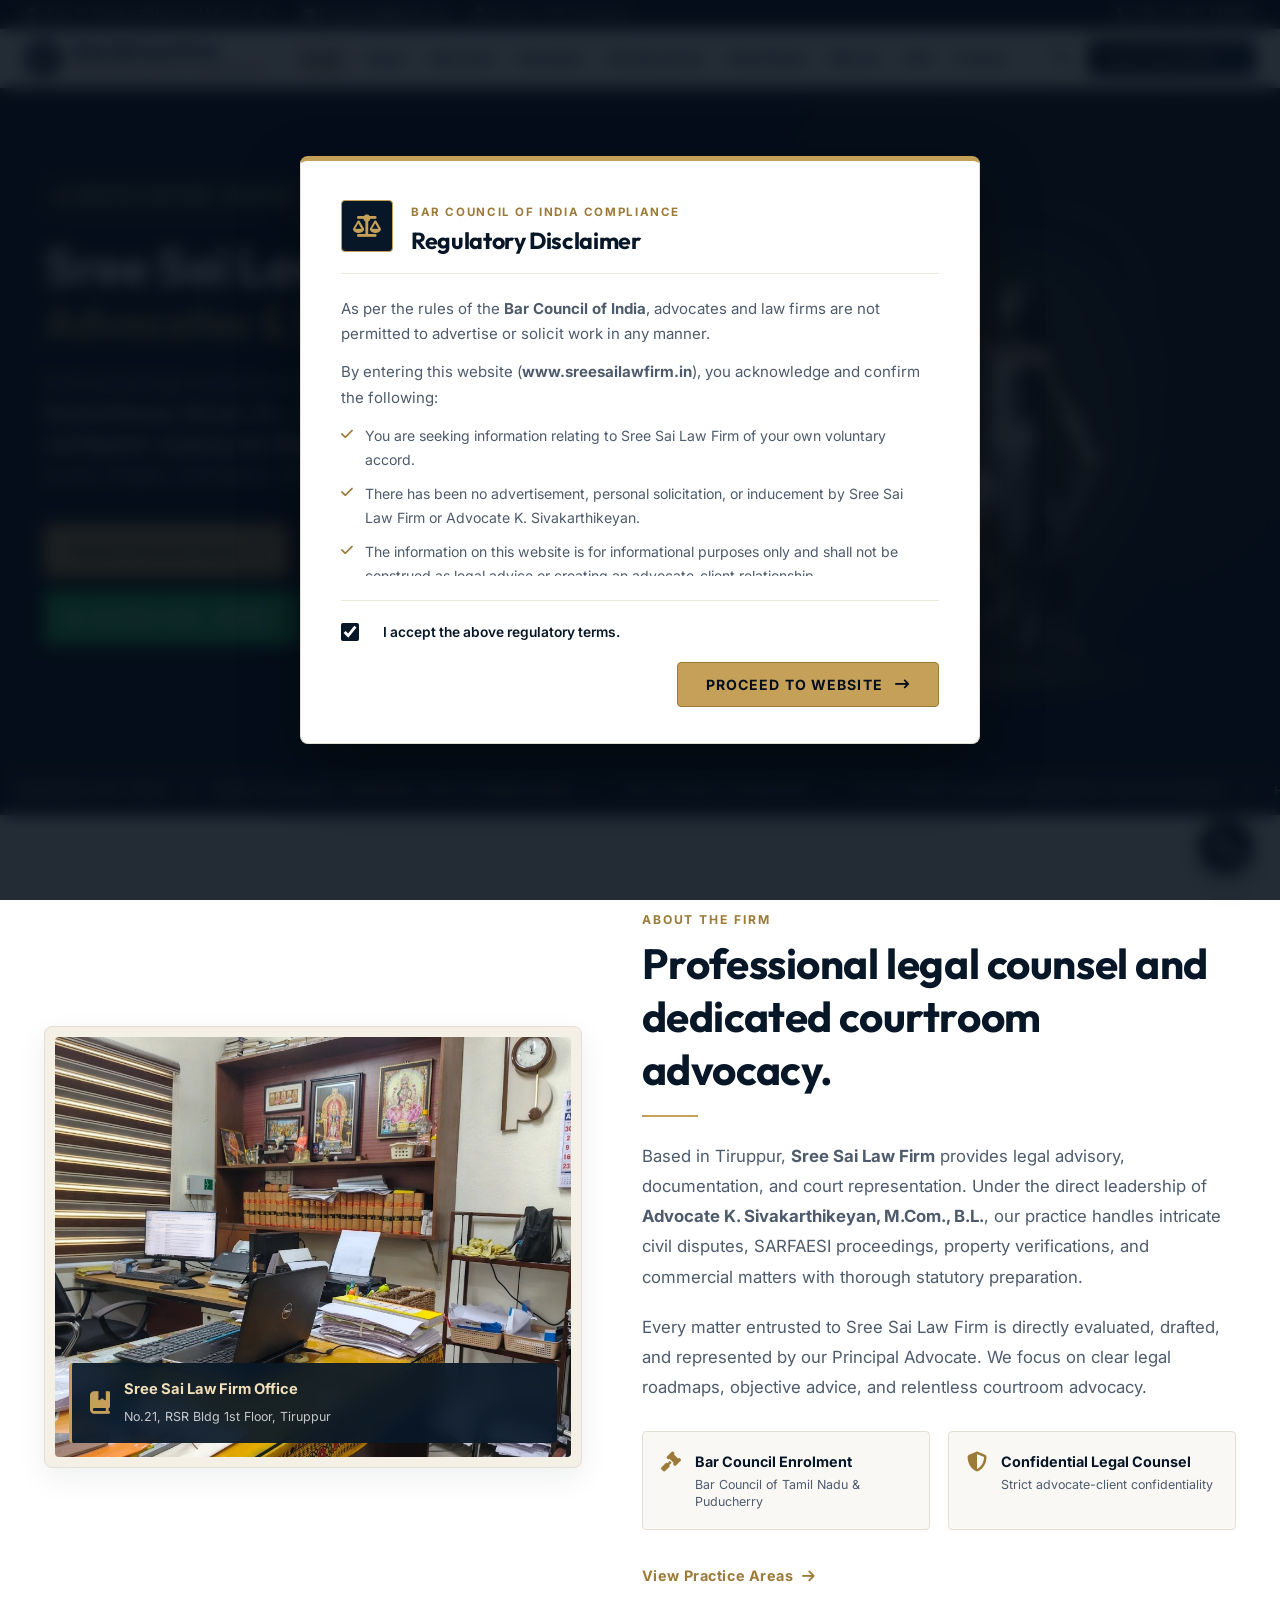
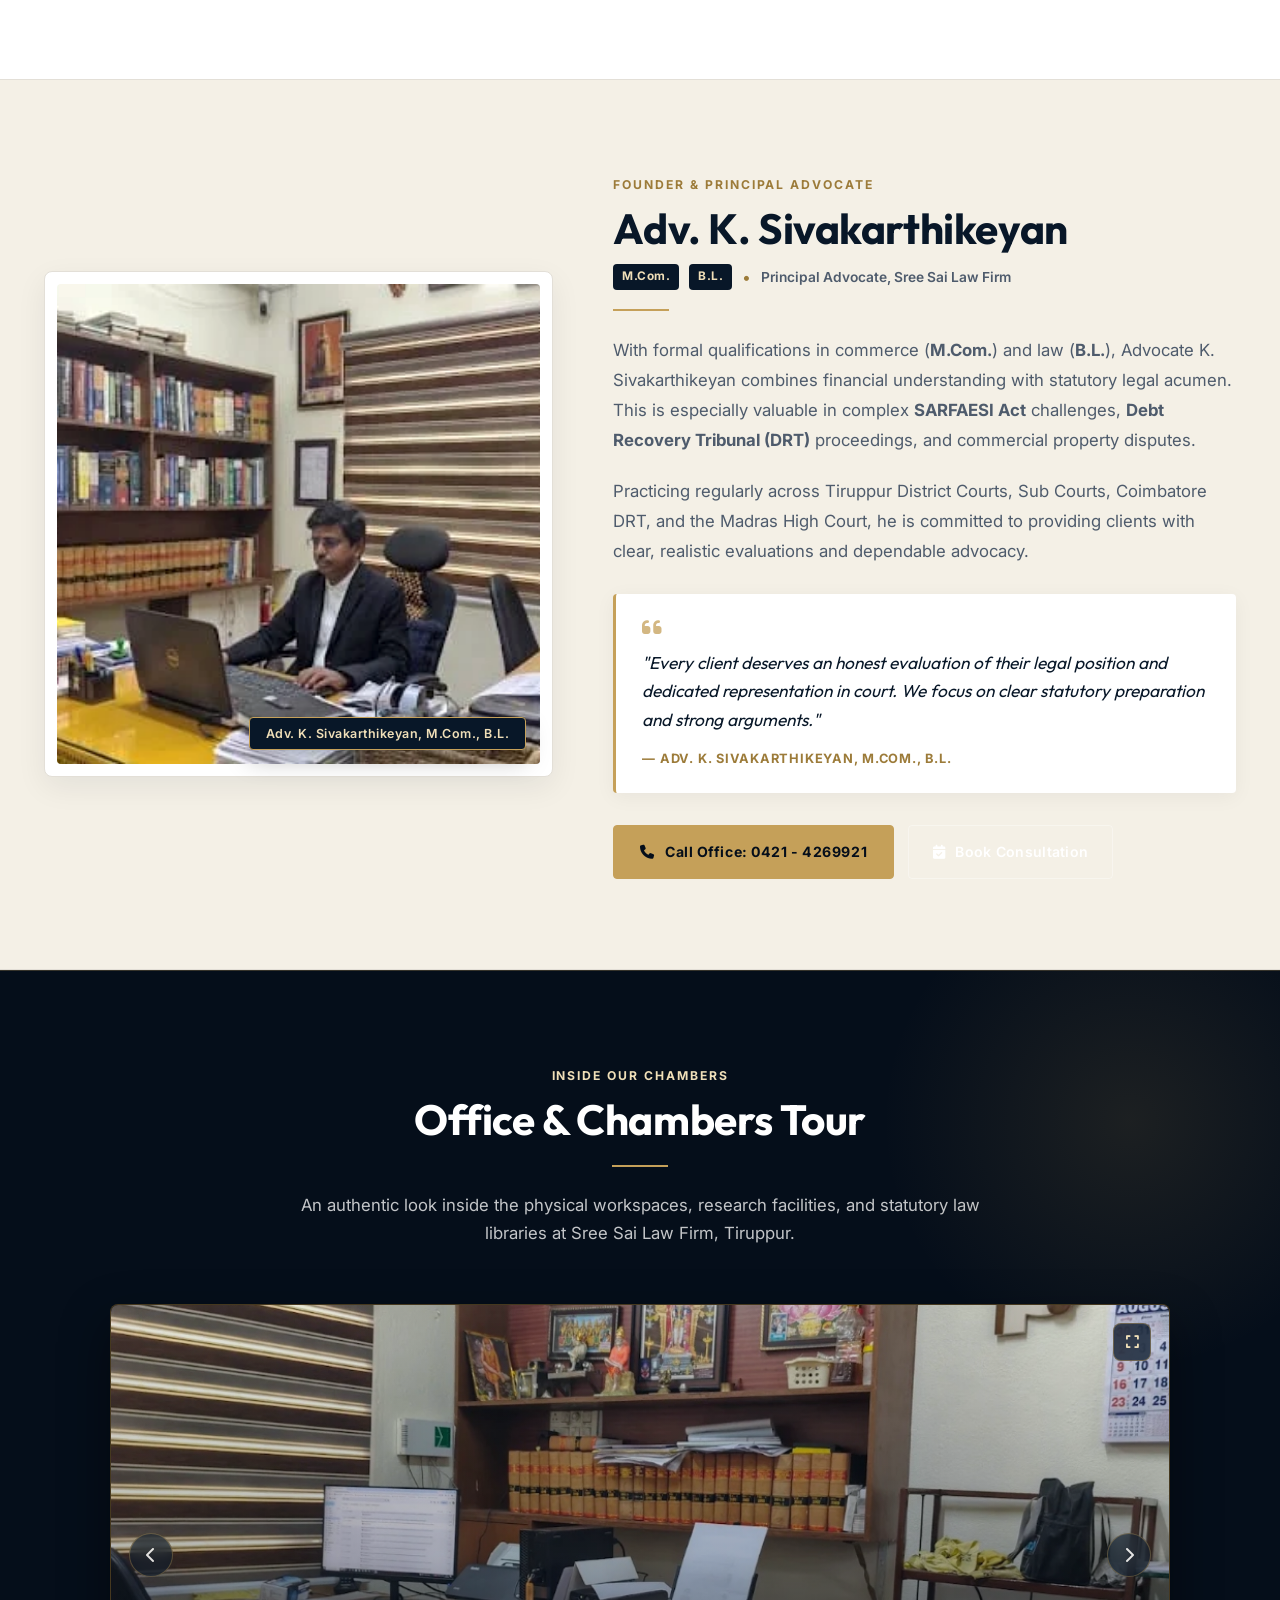
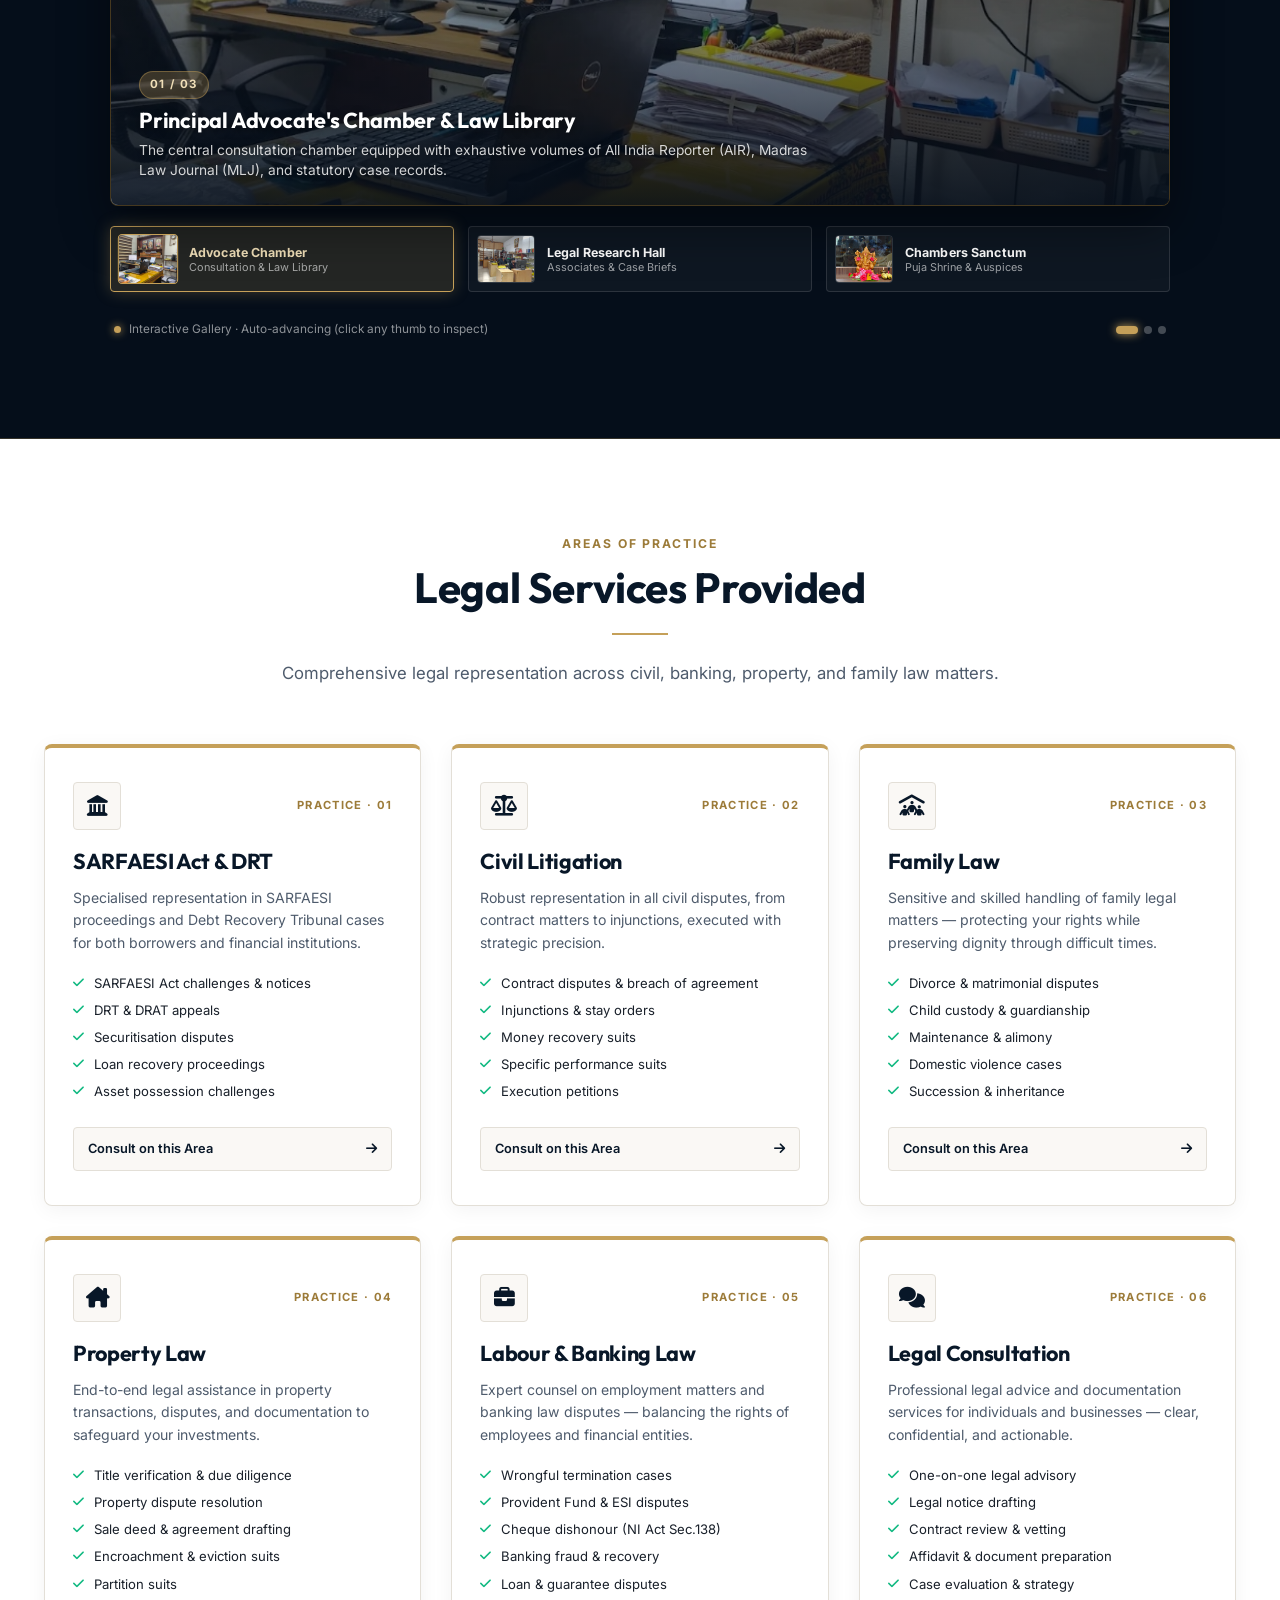
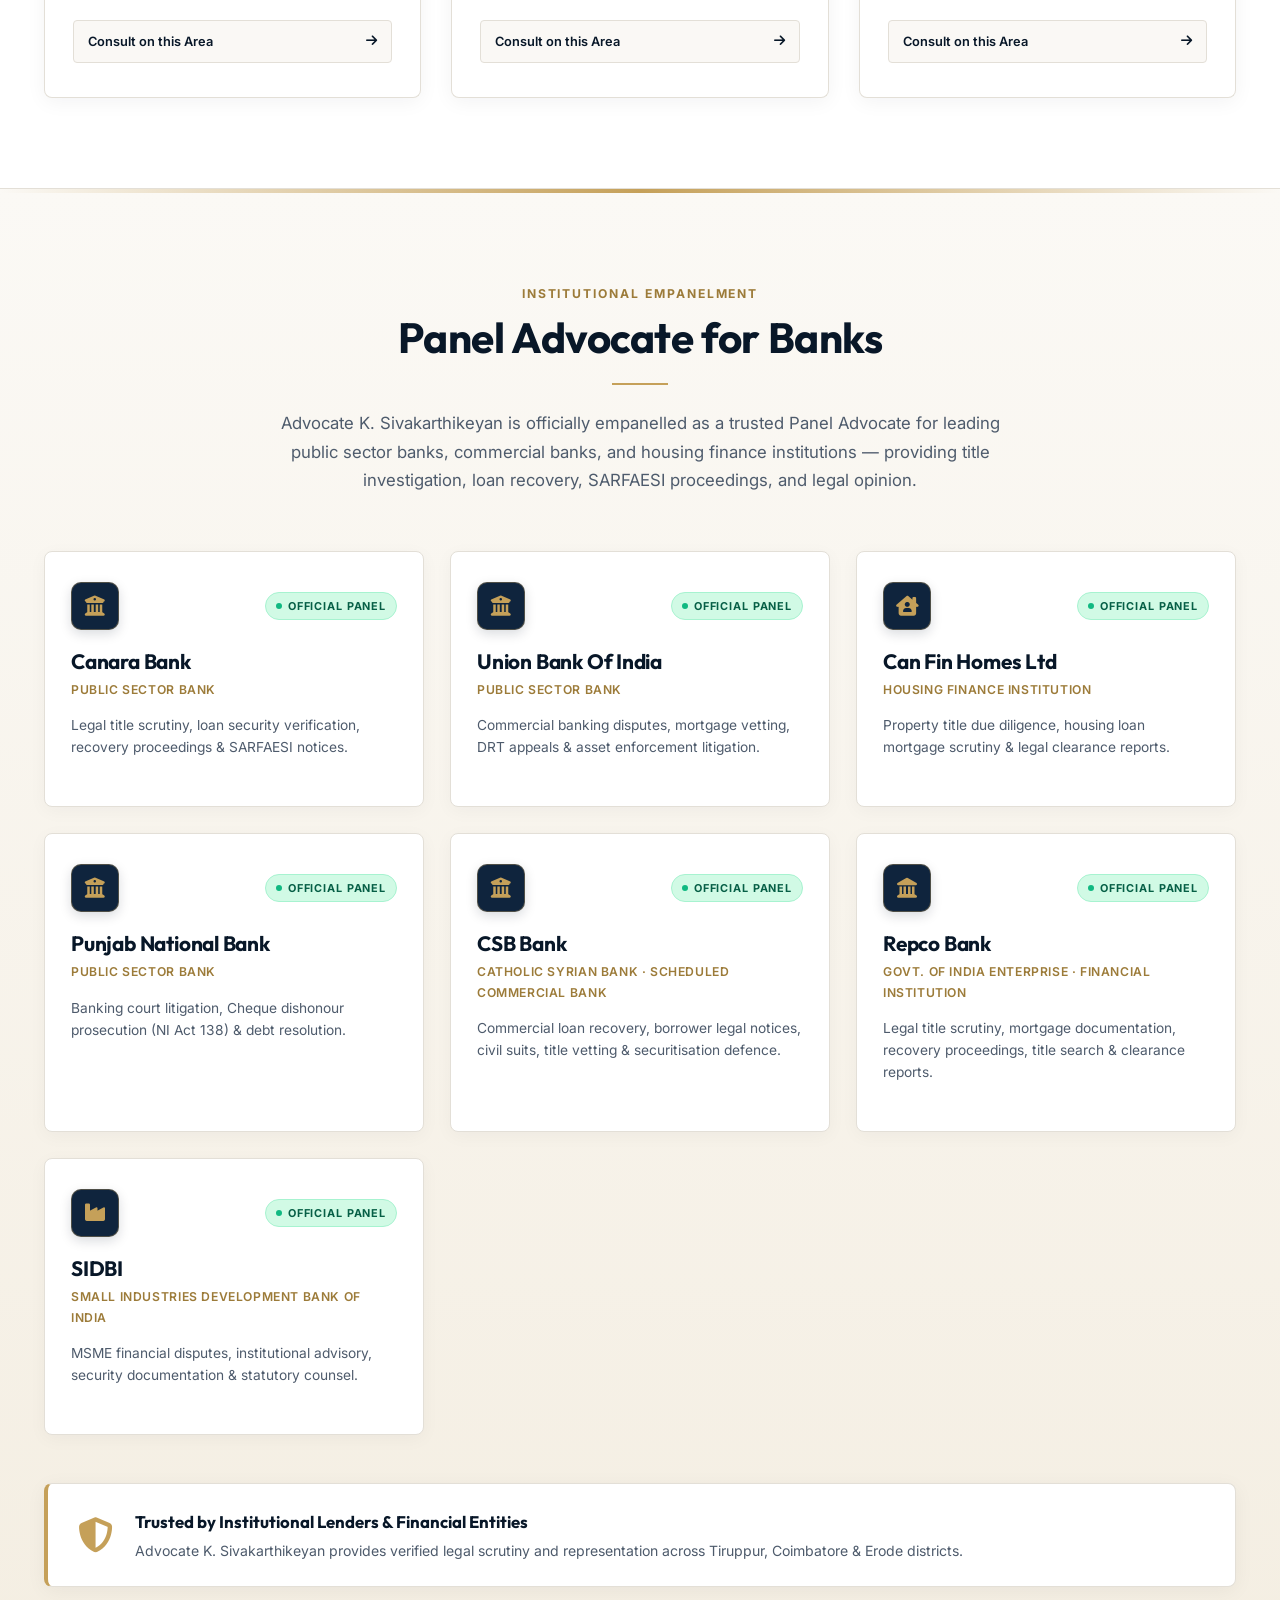
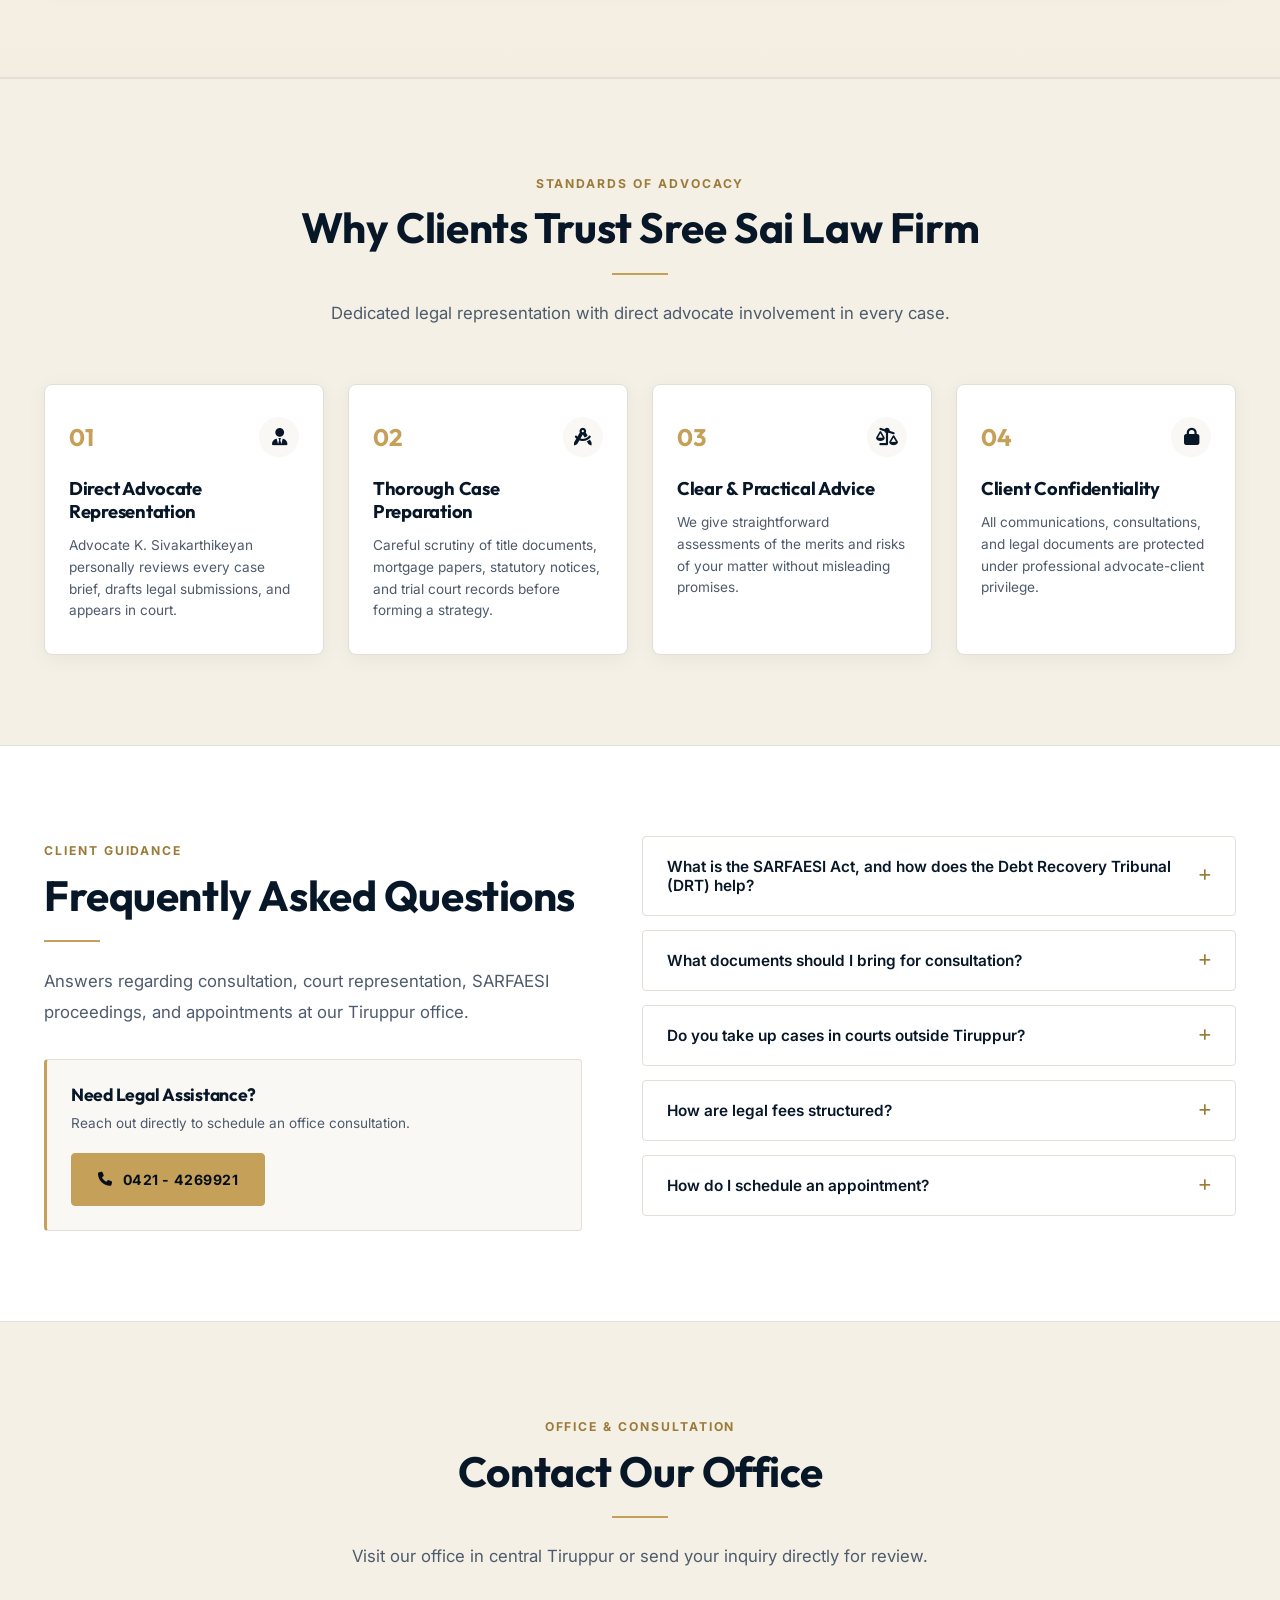
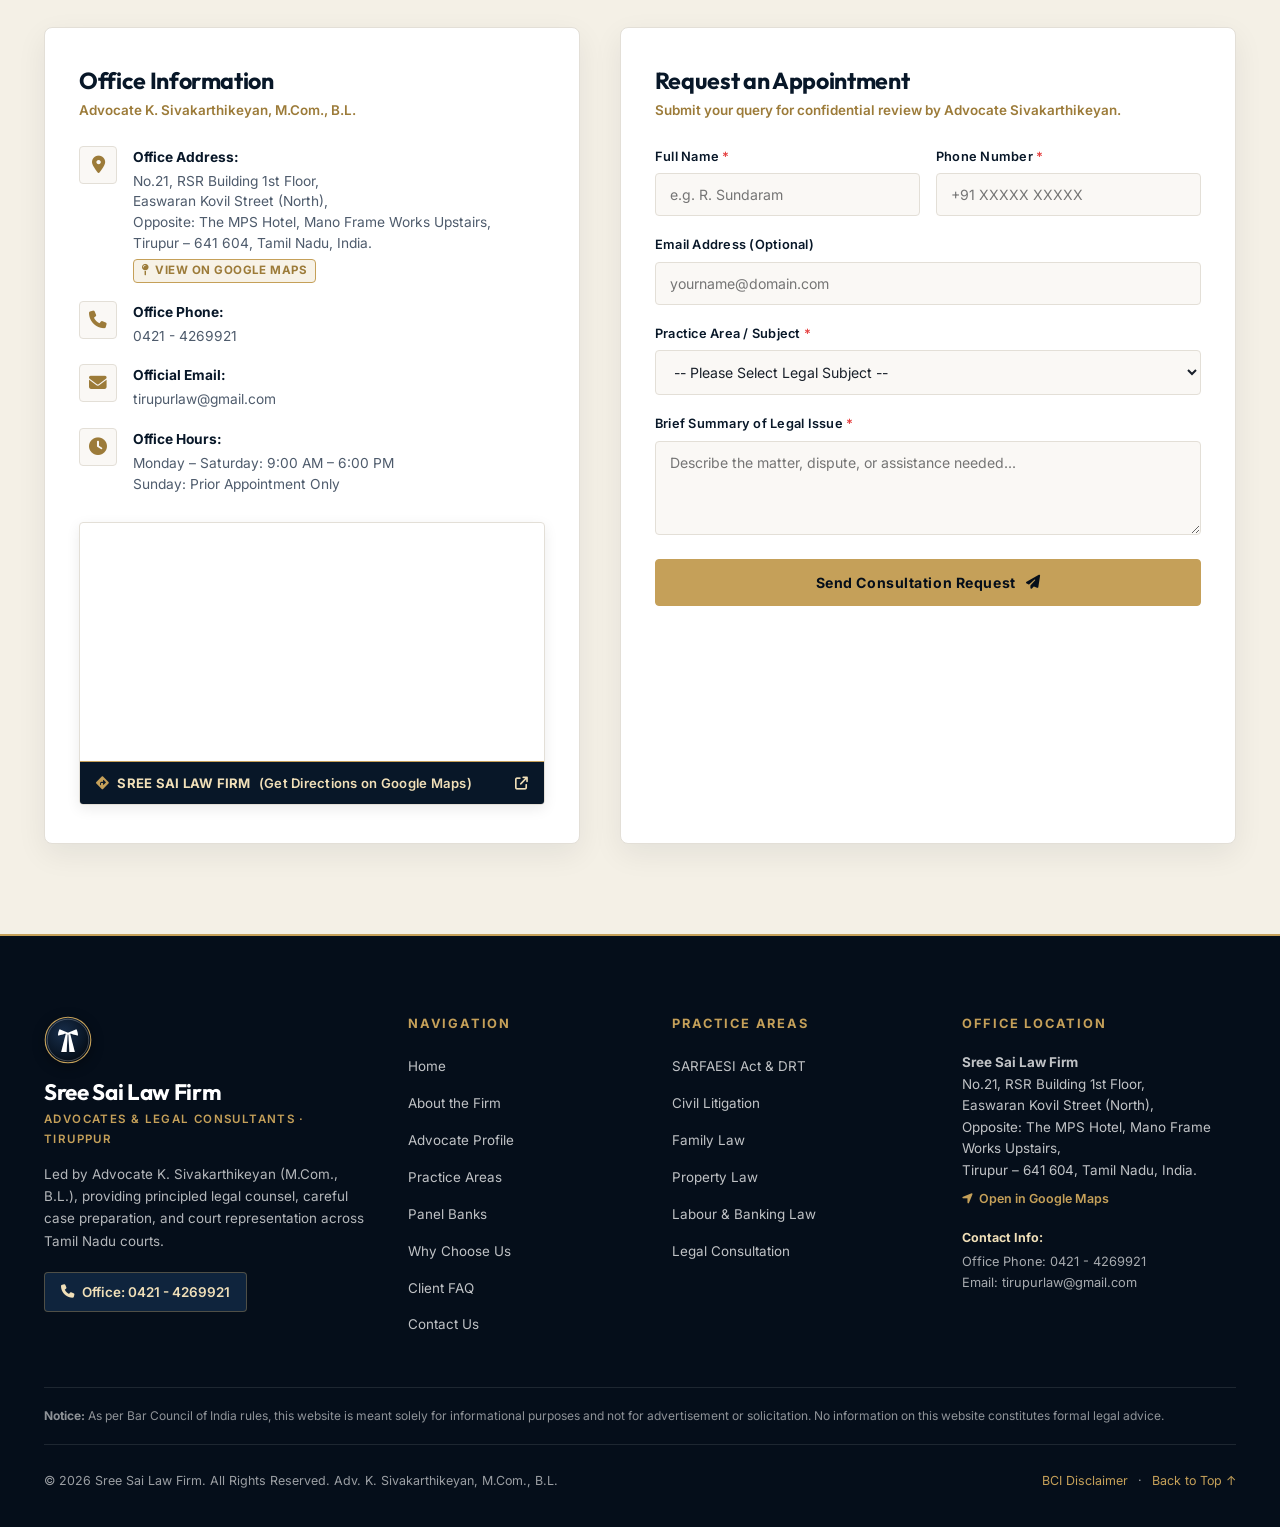
==== commit 279dafe8: "Add Repco Bank and enhance CSB Bank in Institutional Panel section" ====
--- a/index.html
+++ b/index.html
@@ -799,11 +799,22 @@
               <span class="empanelled-pill">Official Panel</span>
             </div>
             <h3 class="bank-institution-name">CSB Bank</h3>
-            <span class="bank-type">Catholic Syrian Bank · Commercial Bank</span>
-            <p class="bank-services-text">Commercial loan recovery, borrower notices, civil suits &amp; securitisation defence.</p>
-          </div>
-
-          <!-- Bank 6: SIDBI -->
+            <span class="bank-type">Catholic Syrian Bank · Scheduled Commercial Bank</span>
+            <p class="bank-services-text">Commercial loan recovery, borrower legal notices, civil suits, title vetting &amp; securitisation defence.</p>
+          </div>
+
+          <!-- Bank 6: Repco Bank -->
+          <div class="bank-institution-card">
+            <div class="bank-card-top">
+              <div class="bank-icon-seal"><i class="fa-solid fa-landmark"></i></div>
+              <span class="empanelled-pill">Official Panel</span>
+            </div>
+            <h3 class="bank-institution-name">Repco Bank</h3>
+            <span class="bank-type">Govt. of India Enterprise · Financial Institution</span>
+            <p class="bank-services-text">Legal title scrutiny, mortgage documentation, recovery proceedings, title search &amp; clearance reports.</p>
+          </div>
+
+          <!-- Bank 7: SIDBI -->
           <div class="bank-institution-card">
             <div class="bank-card-top">
               <div class="bank-icon-seal"><i class="fa-solid fa-industry"></i></div>
--- a/style.css
+++ b/style.css
@@ -1955,7 +1955,7 @@
 
 .bank-panel-grid {
   display: grid;
-  grid-template-columns: repeat(3, 1fr);
+  grid-template-columns: repeat(auto-fit, minmax(280px, 1fr));
   gap: 26px;
   margin-top: 40px;
 }
